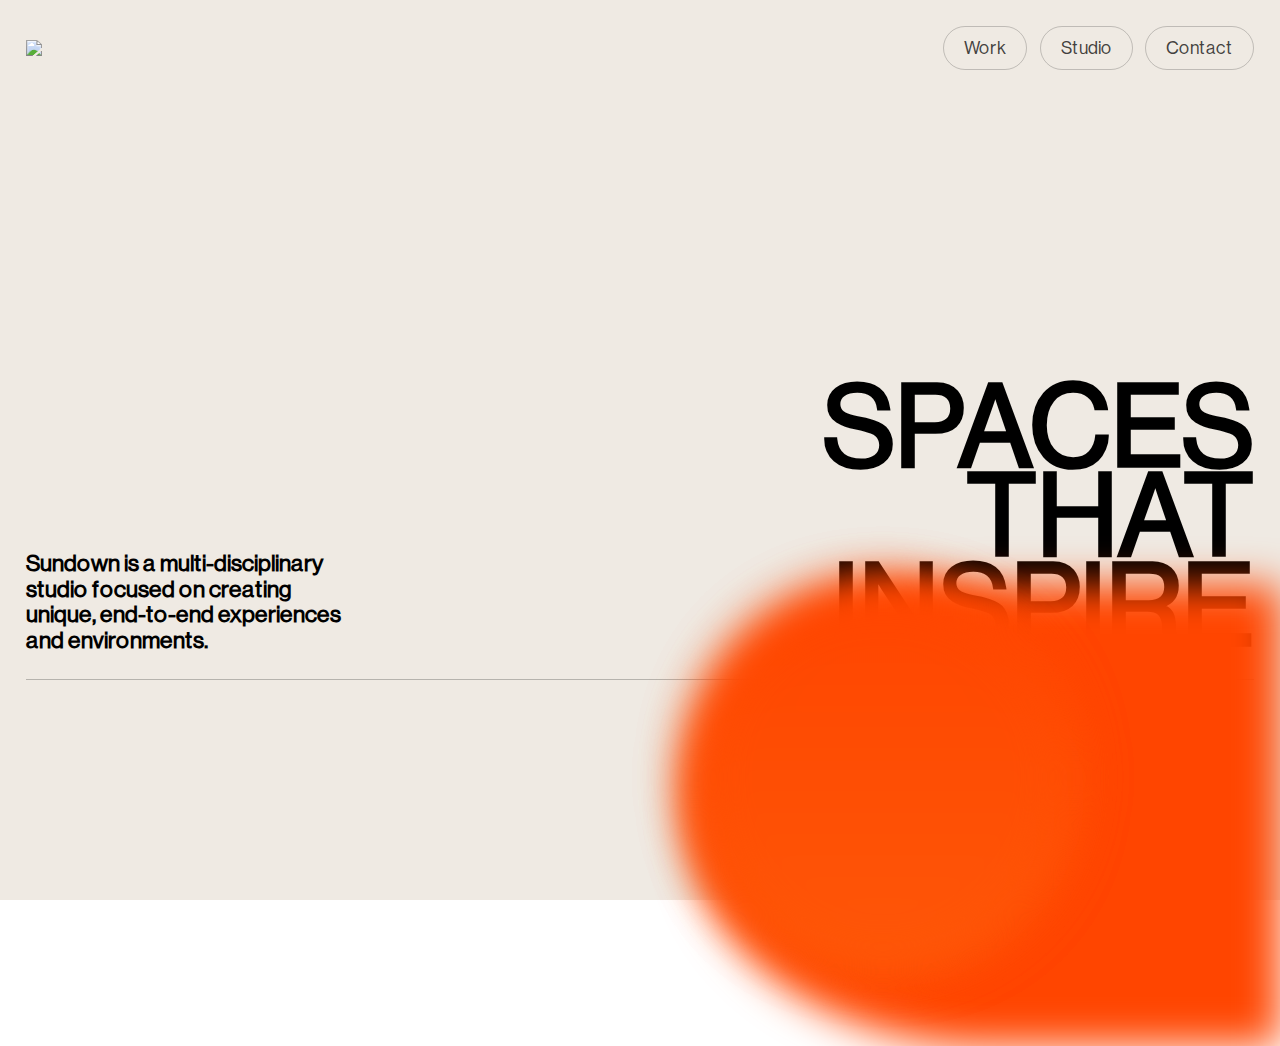
==== index.html @ 2f691a9c "animation done" ====
<!DOCTYPE html>
<html lang="en">
<head>
    <meta charset="UTF-8">
    <meta name="viewport" content="width=device-width, initial-scale=1.0">
    <title>Sundown Studio</title>
    <link rel="stylesheet" href="https://cdn.jsdelivr.net/npm/locomotive-scroll@3.5.4/dist/locomotive-scroll.css">
    <link rel="stylesheet" href="style.css">
</head>
<body>
    <div id="main">
        <div id="page1">
            <nav>
           <img src="https://assets-global.website-files.com/64d3dd9edfb41666c35b15b7/64d3dd9edfb41666c35b15c2_Sundown%20logo.svg">
           <div id="nav-part2">
            <h4><a href="#">Work</a></h4>
            <h4><a href="#">Studio</a></h4>
            <h4><a href="#">Contact</a></h4>
           </div>
          </nav>
          <div id="center">
            <div id="left"> <h3>Sundown is a multi-disciplinary studio focused on creating unique, end-to-end experiences and environments.</h3></div>
            <div id="right"><h1>SPACES<br>
                THAT<br>
                INSPIRE</h1></div>
          </div>
          <div id="hero-shape">
            <div id="hero1"></div>
            <div id="hero2"></div>
            <div id="hero3"></div>
          </div>
          <video autoplay loop muted src="https://player.vimeo.com/progressive_redirect/playback/915350257/rendition/1080p/file.mp4?loc=external&amp;signature=768f26c5396775e76c340cb808a897a724e78acb8231106dd94af9d732695176"></video>
        </div>
    </div>
</body>
<script src="https://cdn.jsdelivr.net/npm/locomotive-scroll@3.5.4/dist/locomotive-scroll.js"></script>
<script src="script.js"></script>
</html>
---- style.css ----
@font-face {
    font-family: neu;
    src: url(./NeueHaasDisplayRoman.ttf);
}

*{
    margin: 0;
    padding: 0;
box-sizing: border-box;
font-family: 'neu' ;
}
html, body{
height: 100%;
width: 100%;
}
#page1{
    width: 100%;
    min-height: 100vh;
    background-color: #EFEAE3 ;
    position: relative;
    padding: 0 2vw;
}
nav{
    padding: 2vw 0vw;
    width: 100%;
    display: flex;
    align-items: center;
    justify-content: space-between;
   
}
#nav-part2{
    display: flex;
    align-items: center;
    gap: 1vw;
    }
#nav-part2 h4{
padding: 10px 20px;
border: 1px solid rgba(15, 15, 15, 0.212);
border-radius: 50px;
font-weight: 500;
color: #000000bb;
font-size: 18px;
position: relative;
overflow: hidden;
transition: all ease 0.4s;
}
#nav-part2 h4::after{
    content: "";
    position: absolute;
    height: 100%;
    width: 100%;
    background-color: black;
    left: 0;
    bottom: -100%;
    border-radius: 50%;
    transition: all ease 0.4s;
}
#nav-part2 h4:hover::after{
    bottom: 0;
    border-radius: 0;
}
#nav-part2 h4 a{
    text-decoration: none;
    color: #000000bb;
    position: relative;
    z-index: 9;
}
#nav-part2 h4:hover a{
    color: white;
}
#center{
    height: 65vh;
    width: 100%;
    padding-bottom: 2vw;
    display: flex;
    align-items: flex-end;
    justify-content: space-between;
    border-bottom: 1px solid #0000003c;
}
#left h3
{
    width: 25vw;
    font-size: 1.8vw;
    line-height: 2vw;
}
#center h1{
    font-size: 9vw;
    line-height: 7vw;
    text-align: right;
}
#page1 video{
    width: 100%;
    border-radius: 30px;
    margin-top: 4vw;
    position: relative;
}

#hero-shape{
    height: 36vw;
    width: 46vw;
   
    position: absolute;
    right: 0;
    top: 65vh;
}
#hero1{
    background-color: orangered;
    height: 100%;
    width: 100%;
    border-top-left-radius: 50%;
    border-bottom-left-radius: 50%;
    filter: blur(20px);
    position: absolute;

}
#hero2{
    background: linear-gradient(orangered,#fe5708);
    height: 30vw;
    width: 30vw;
   border-radius: 50%;
    filter: blur(25px);
    position: absolute;
    animation-name: anime2;
    animation-duration: 3s;
    animation-timing-function: linear;
    animation-iteration-count: infinite;
    animation-direction: alternate;

}
#hero3{
    background: linear-gradient(orangered,#fe5708);
    height: 30vw;
    width: 30vw;
  border-radius: 50%;
    filter: blur(25px);
    position: absolute;
    animation-name: anime1;
    animation-duration: 3s;
    animation-timing-function: linear;
    animation-iteration-count: infinite;
    animation-direction: alternate;

}
@keyframes anime1 {
    from{
        transform: translate(55%,-3%);
    }
    to{
        transform: translate(0%,10%);
    }
    
}
@keyframes anime2 {
    from{
        transform: translate(5%,-5%);
    }
    to{
        transform: translate(-20%,30%);
    }
    
}
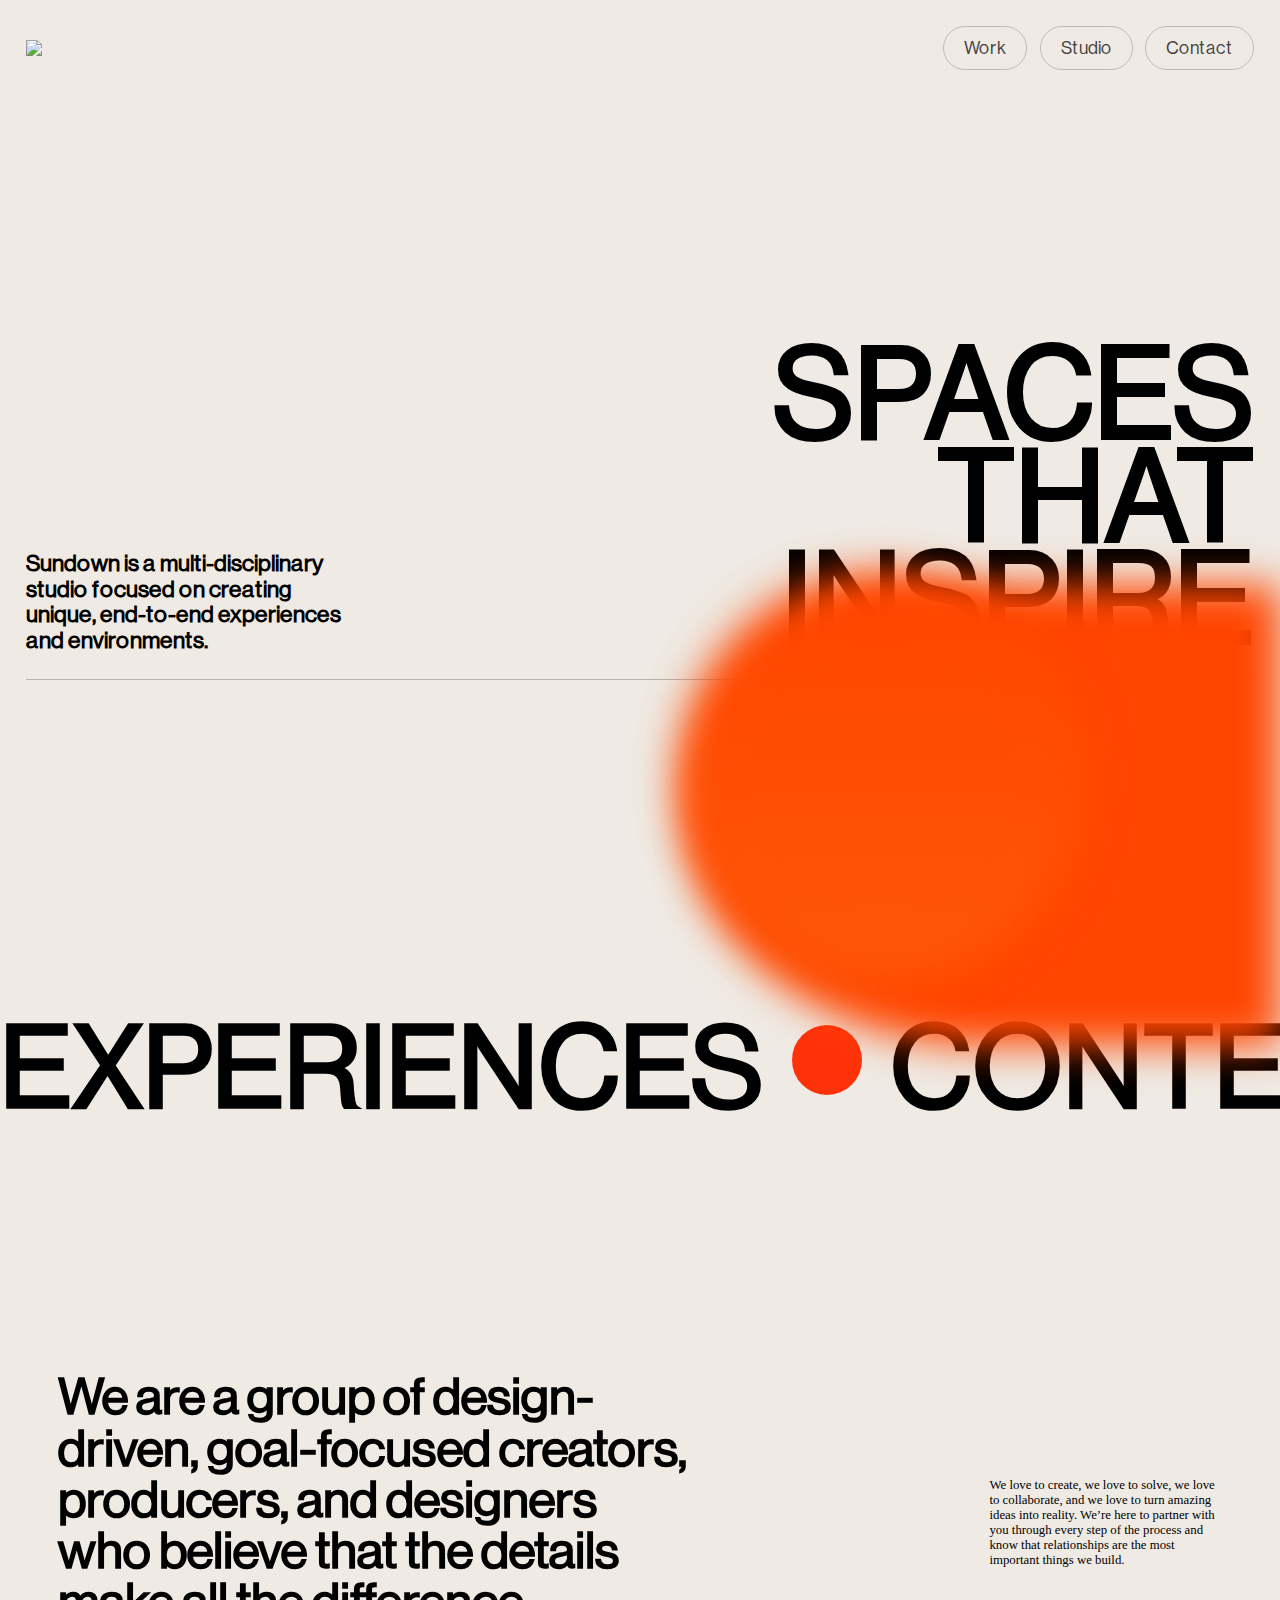
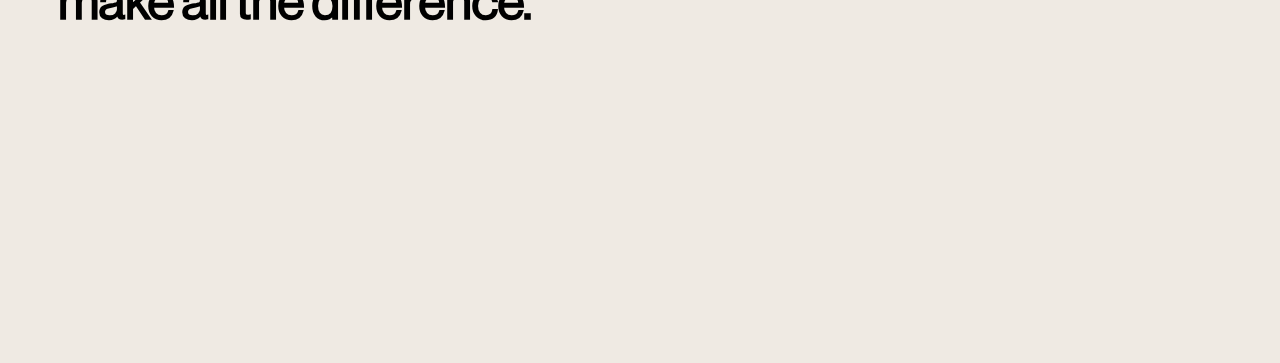
==== commit dcca87e4: "moving-text and page 2" ====
--- a/index.html
+++ b/index.html
@@ -4,6 +4,7 @@
     <meta charset="UTF-8">
     <meta name="viewport" content="width=device-width, initial-scale=1.0">
     <title>Sundown Studio</title>
+    <link rel="shortcut icon" href="./icon.png" type="image/x-icon">
     <link rel="stylesheet" href="https://cdn.jsdelivr.net/npm/locomotive-scroll@3.5.4/dist/locomotive-scroll.css">
     <link rel="stylesheet" href="style.css">
 </head>
@@ -29,10 +30,48 @@
             <div id="hero2"></div>
             <div id="hero3"></div>
           </div>
-          <video autoplay loop muted src="https://player.vimeo.com/progressive_redirect/playback/915350257/rendition/1080p/file.mp4?loc=external&amp;signature=768f26c5396775e76c340cb808a897a724e78acb8231106dd94af9d732695176"></video>
+          <video autoplay loop muted src="./video.mp4"></video>
+        </div>
+        <div id="page2">
+            <div id="moving-text">
+                <div class="con">  
+                    <h1>EXPERIENCES</h1>
+                    <div id="gola"></div>
+                    <h1>CONTENT</h1>
+                    <div id="gola"></div>
+                    <h1>ENVIRONMENTS</h1>
+                    <div id="gola"></div></div>
+                    <div class="con">  
+                        <h1>EXPERIENCES</h1>
+                        <div id="gola"></div>
+                        <h1>CONTENT</h1>
+                        <div id="gola"></div>
+                        <h1>ENVIRONMENTS</h1>
+                        <div id="gola"></div></div>
+                        <div class="con">  
+                            <h1>EXPERIENCES</h1>
+                            <div id="gola"></div>
+                            <h1>CONTENT</h1>
+                            <div id="gola"></div>
+                            <h1>ENVIRONMENTS</h1>
+                            <div id="gola"></div></div>
+            </div>
+            <div id="page2-bottom">
+                <h1>We are a group of design- <br> driven, goal-focused creators,<br>  producers, and designers <br> who
+                    believe that the details <br>  make all the difference.</h1>
+                <div id="bottom-part2">
+                    <img src="https://uploads-ssl.webflow.com/64d3dd9edfb41666c35b15b7/64d3dd9edfb41666c35b15d1_Holding_thumb-p-500.jpg"
+                        alt="">
+                    <p>We love to create, we love to solve, we love to collaborate, and we love to turn amazing ideas
+                        into reality. We’re here to partner with you through every step of the process and know that
+                        relationships are the most important things we build.</p>
+                </div>
+            </div>
         </div>
     </div>
 </body>
 <script src="https://cdn.jsdelivr.net/npm/locomotive-scroll@3.5.4/dist/locomotive-scroll.js"></script>
+<script src="https://cdnjs.cloudflare.com/ajax/libs/gsap/3.12.5/gsap.min.js" integrity="sha512-7eHRwcbYkK4d9g/6tD/mhkf++eoTHwpNM9woBxtPUBWm67zeAfFC+HrdoE2GanKeocly/VxeLvIqwvCdk7qScg==" crossorigin="anonymous" referrerpolicy="no-referrer"></script>
+<script src="https://cdnjs.cloudflare.com/ajax/libs/gsap/3.12.5/ScrollTrigger.min.js" integrity="sha512-onMTRKJBKz8M1TnqqDuGBlowlH0ohFzMXYRNebz+yOcc5TQr/zAKsthzhuv0hiyUKEiQEQXEynnXCvNTOk50dg==" crossorigin="anonymous" referrerpolicy="no-referrer"></script>
 <script src="script.js"></script>
 </html>--- a/style.css
+++ b/style.css
@@ -1,6 +1,11 @@
 @font-face {
     font-family: neu;
     src: url(./NeueHaasDisplayRoman.ttf);
+}
+@font-face {
+    font-family: neu;
+    font-weight: 100;
+    src: url(./NeueHaasDisplayLight.ttf);
 }
 
 *{
@@ -84,8 +89,8 @@
     line-height: 2vw;
 }
 #center h1{
-    font-size: 9vw;
-    line-height: 7vw;
+    font-size: 10vw;
+    line-height: 8vw;
     text-align: right;
 }
 #page1 video{
@@ -159,3 +164,86 @@
     }
     
 }
+
+
+#page2{
+    min-height: 100vh;
+    width: 100%;
+    background-color: #EFEAE3 ;
+    padding: 8vw 0;
+   
+}
+#moving-text {
+    overflow-x: auto;
+    white-space: nowrap;
+}
+
+#moving-text::-webkit-scrollbar {
+    display: none;
+}
+
+.con {
+    white-space: nowrap;
+    display: inline-block;
+    animation-name: move;
+    animation-duration: 10s;
+    animation-timing-function: linear;
+    animation-iteration-count: infinite;
+}
+
+#moving-text h1 {
+    font-size: 9vw;
+    /* background-color: lightblue; */
+    display: inline-block;
+}
+#gola {
+    height: 70px;
+    width: 70px;
+    border-radius: 50%;
+    display: inline-block;
+    background-color: #FE320A;
+    margin: 1vw 2vw;
+}
+@keyframes move {
+    from {
+        transform: translateX(0);
+    }
+
+    to {
+        transform: translateX(-100%);
+    }
+}
+
+#page2-bottom {
+    height: 80vh;
+    width: 100%;
+    /* background-color: aliceblue; */
+    padding: 4.5vw;
+    display: flex;
+    align-items: center;
+    justify-content: space-between;
+    position: relative;
+    z-index: 9;
+}
+
+#page2-bottom h1 {
+    font-size: 4vw;
+    width: 60%;
+    line-height: 4vw;
+}
+#bottom-part2 {
+    width: 20%;
+    /* background-color: aqua; */
+}
+
+#bottom-part2 img {
+    width: 100%;
+    border-radius: 15px;
+}
+
+#bottom-part2 p {
+    font-weight: 200;
+    margin-top: 2vw;
+    font-size: 1vw;
+}
+
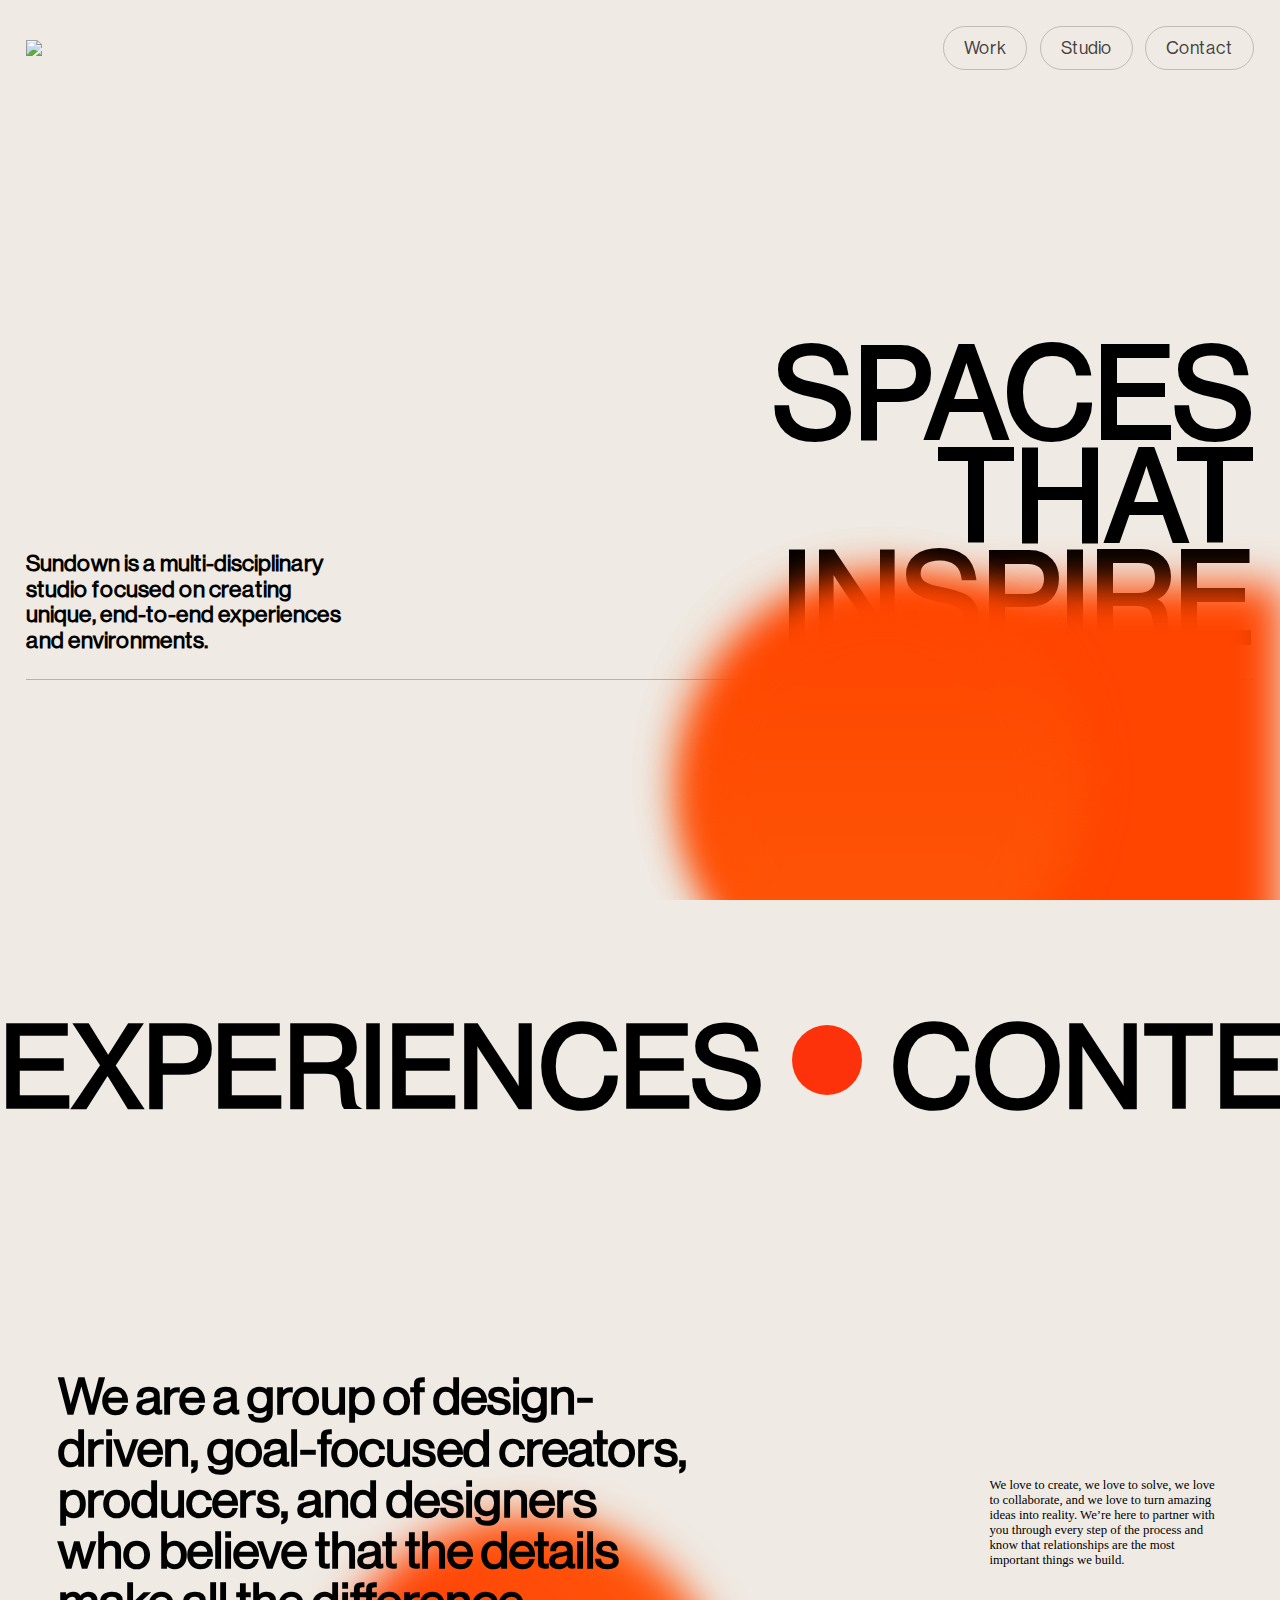
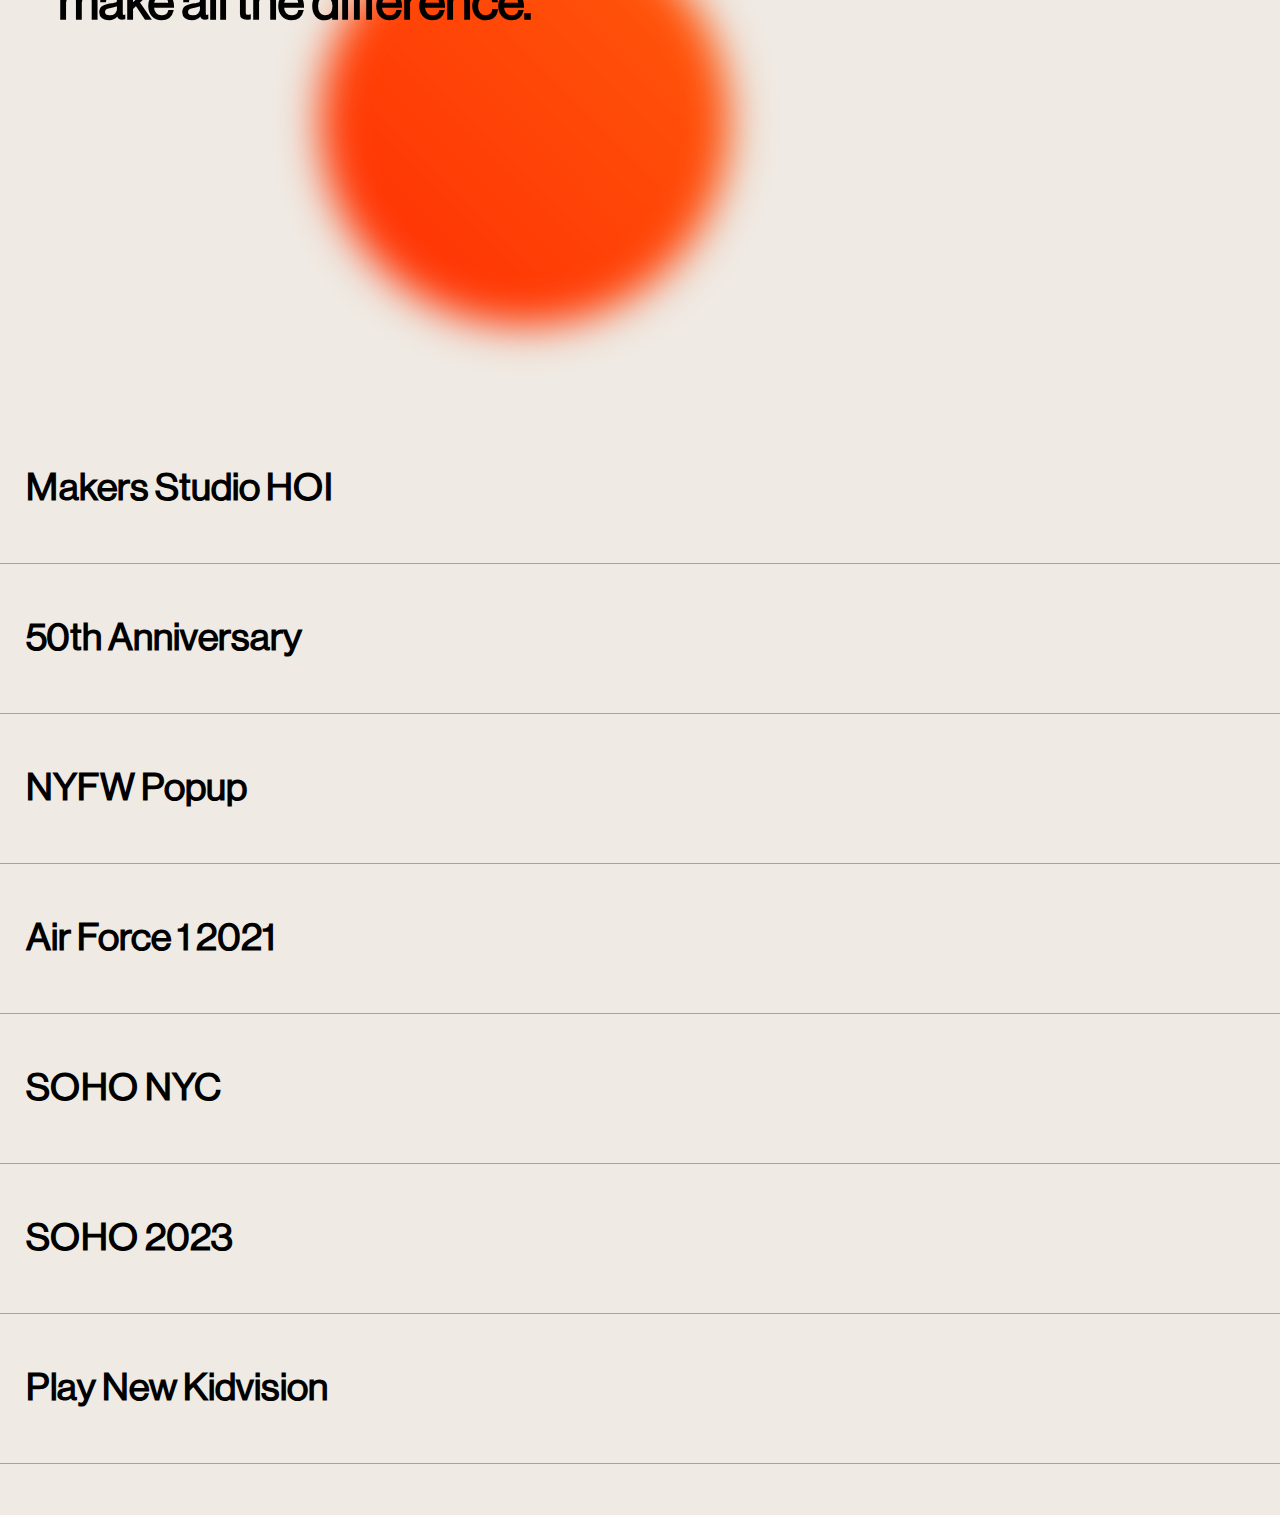
==== commit 34cdf781: "page 3 changes" ====
--- a/index.html
+++ b/index.html
@@ -32,6 +32,7 @@
           </div>
           <video autoplay loop muted src="./video.mp4"></video>
         </div>
+        
         <div id="page2">
             <div id="moving-text">
                 <div class="con">  
@@ -67,11 +68,45 @@
                         relationships are the most important things we build.</p>
                 </div>
             </div>
+           <div id="gooey">
+           
+           </div>
+        </div>
+        <div id="page3">
+            <div id="elem1" class="elem" data-image="https://images.unsplash.com/photo-1701001308648-7b731a52b8d7?w=500&auto=format&fit=crop&q=60&ixlib=rb-4.0.3&ixid=M3wxMjA3fDB8MHxlZGl0b3JpYWwtZmVlZHwxNHx8fGVufDB8fHx8fA%3D%3D">
+                <div class="overlay"></div>
+                <h2>Makers Studio HOI</h2>
+            </div>
+            <div class="elem" data-image="https://images.unsplash.com/photo-1700975928909-da4a46227a47?w=500&auto=format&fit=crop&q=60&ixlib=rb-4.0.3&ixid=M3wxMjA3fDB8MHxlZGl0b3JpYWwtZmVlZHw0fHx8ZW58MHx8fHx8">
+                <div class="overlay"></div>
+                <h2>50th Anniversary</h2>
+            </div>
+            <div class="elem" data-image="https://images.unsplash.com/photo-1701077137611-9be394bf62f0?w=500&auto=format&fit=crop&q=60&ixlib=rb-4.0.3&ixid=M3wxMjA3fDB8MHxlZGl0b3JpYWwtZmVlZHwyMHx8fGVufDB8fHx8fA%3D%3D">
+                <div class="overlay"></div>
+                <h2>NYFW Popup</h2>
+            </div>
+            <div class="elem"  data-image="https://images.unsplash.com/photo-1701014159309-4a8b84faadfe?w=500&auto=format&fit=crop&q=60&ixlib=rb-4.0.3&ixid=M3wxMjA3fDB8MHxlZGl0b3JpYWwtZmVlZHwxOXx8fGVufDB8fHx8fA%3D%3D">
+                <div class="overlay"></div>
+                <h2>Air Force 1 2021</h2>
+            </div>
+            <div class="elem"  data-image="https://images.unsplash.com/photo-1700924546093-f914fd5b8814?w=500&auto=format&fit=crop&q=60&ixlib=rb-4.0.3&ixid=M3wxMjA3fDB8MHxlZGl0b3JpYWwtZmVlZHwyOHx8fGVufDB8fHx8fA%3D%3D">
+                <div class="overlay"></div>
+                <h2>SOHO NYC</h2>
+            </div>
+            <div class="elem"  data-image="https://images.unsplash.com/photo-1700601437860-e66da79cf6d2?w=500&auto=format&fit=crop&q=60&ixlib=rb-4.0.3&ixid=M3wxMjA3fDB8MHxlZGl0b3JpYWwtZmVlZHw1OXx8fGVufDB8fHx8fA%3D%3D">
+                <div class="overlay"></div>
+                <h2>SOHO 2023</h2>
+            </div>
+            <div class="elem"   data-image="https://images.unsplash.com/photo-1700769025506-6c3dcb9ec9b7?w=500&auto=format&fit=crop&q=60&ixlib=rb-4.0.3&ixid=M3wxMjA3fDB8MHxlZGl0b3JpYWwtZmVlZHw2OXx8fGVufDB8fHx8fA%3D%3D">
+               <div class="overlay"></div>
+                <h2>Play New Kidvision</h2>
+            </div>
         </div>
     </div>
-</body>
+
 <script src="https://cdn.jsdelivr.net/npm/locomotive-scroll@3.5.4/dist/locomotive-scroll.js"></script>
 <script src="https://cdnjs.cloudflare.com/ajax/libs/gsap/3.12.5/gsap.min.js" integrity="sha512-7eHRwcbYkK4d9g/6tD/mhkf++eoTHwpNM9woBxtPUBWm67zeAfFC+HrdoE2GanKeocly/VxeLvIqwvCdk7qScg==" crossorigin="anonymous" referrerpolicy="no-referrer"></script>
 <script src="https://cdnjs.cloudflare.com/ajax/libs/gsap/3.12.5/ScrollTrigger.min.js" integrity="sha512-onMTRKJBKz8M1TnqqDuGBlowlH0ohFzMXYRNebz+yOcc5TQr/zAKsthzhuv0hiyUKEiQEQXEynnXCvNTOk50dg==" crossorigin="anonymous" referrerpolicy="no-referrer"></script>
 <script src="script.js"></script>
+</body>
 </html>--- a/style.css
+++ b/style.css
@@ -171,6 +171,7 @@
     width: 100%;
     background-color: #EFEAE3 ;
     padding: 8vw 0;
+    position: relative;
    
 }
 #moving-text {
@@ -247,3 +248,73 @@
     font-size: 1vw;
 }
 
+
+#page2 #gooey {
+    height: 32vw;
+    width: 32vw;
+    position: absolute;
+    border-radius: 50%;
+    background: linear-gradient(to top right, #ff2d03, #ff5c0b);
+    /* background: linear-gradient(to top right,red,blue); */
+
+
+    top: 58%;
+    left: 25%;
+    filter: blur(20px);
+    animation-name: gooey;
+    animation-duration: 6s;
+    animation-iteration-count: infinite;
+    animation-direction: alternate;
+    animation-timing-function: ease-in-out;
+
+}
+
+@keyframes gooey {
+    from {
+        filter: blur(20px);
+        transform: translate(10%, -10%) skew(0);
+    }
+
+    to {
+        filter: blur(30px);
+        transform: translate(-10%, 10%) skew(-12deg);
+    }
+}
+
+#page3 {
+    min-height: 100vh;
+    width: 100%;
+    background-color: #EFEAE3;
+    padding: 4vw 0;
+}
+
+.elem {
+    height: 150px;
+    width: 100%;
+    position: relative;
+
+    border-bottom: 1px solid #38383864;
+    overflow: hidden;
+    display: flex;
+    align-items: center;
+    padding: 0 2vw;
+}
+.elem h2 {
+    font-size: 3vw;
+    position: relative;
+    z-index: 9;
+}
+
+.elem .overlay {
+    height: 100%;
+    width: 100%;
+    background-color: orange;
+    position: absolute;
+    left: 0;
+    top: -100%;
+    transition: all ease 0.25s;
+}
+
+.elem:hover .overlay {
+    top: 0;
+}
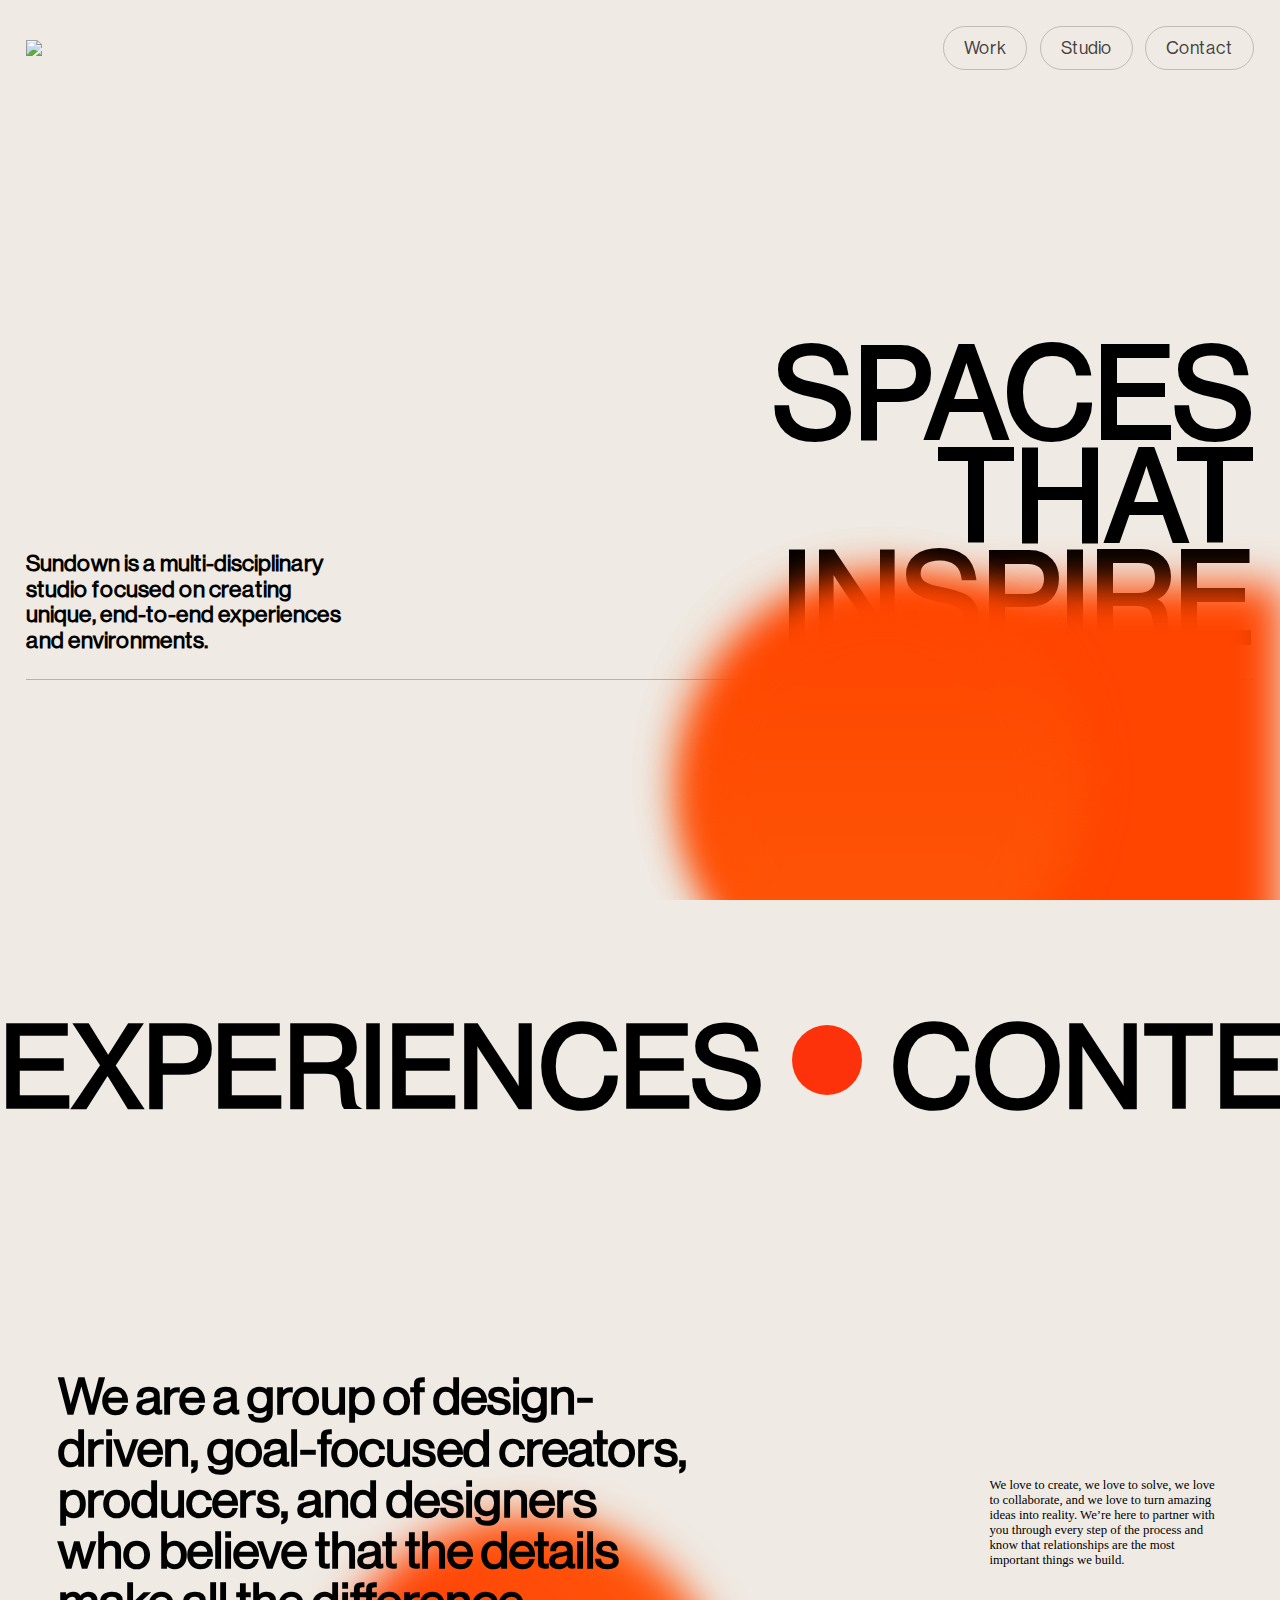
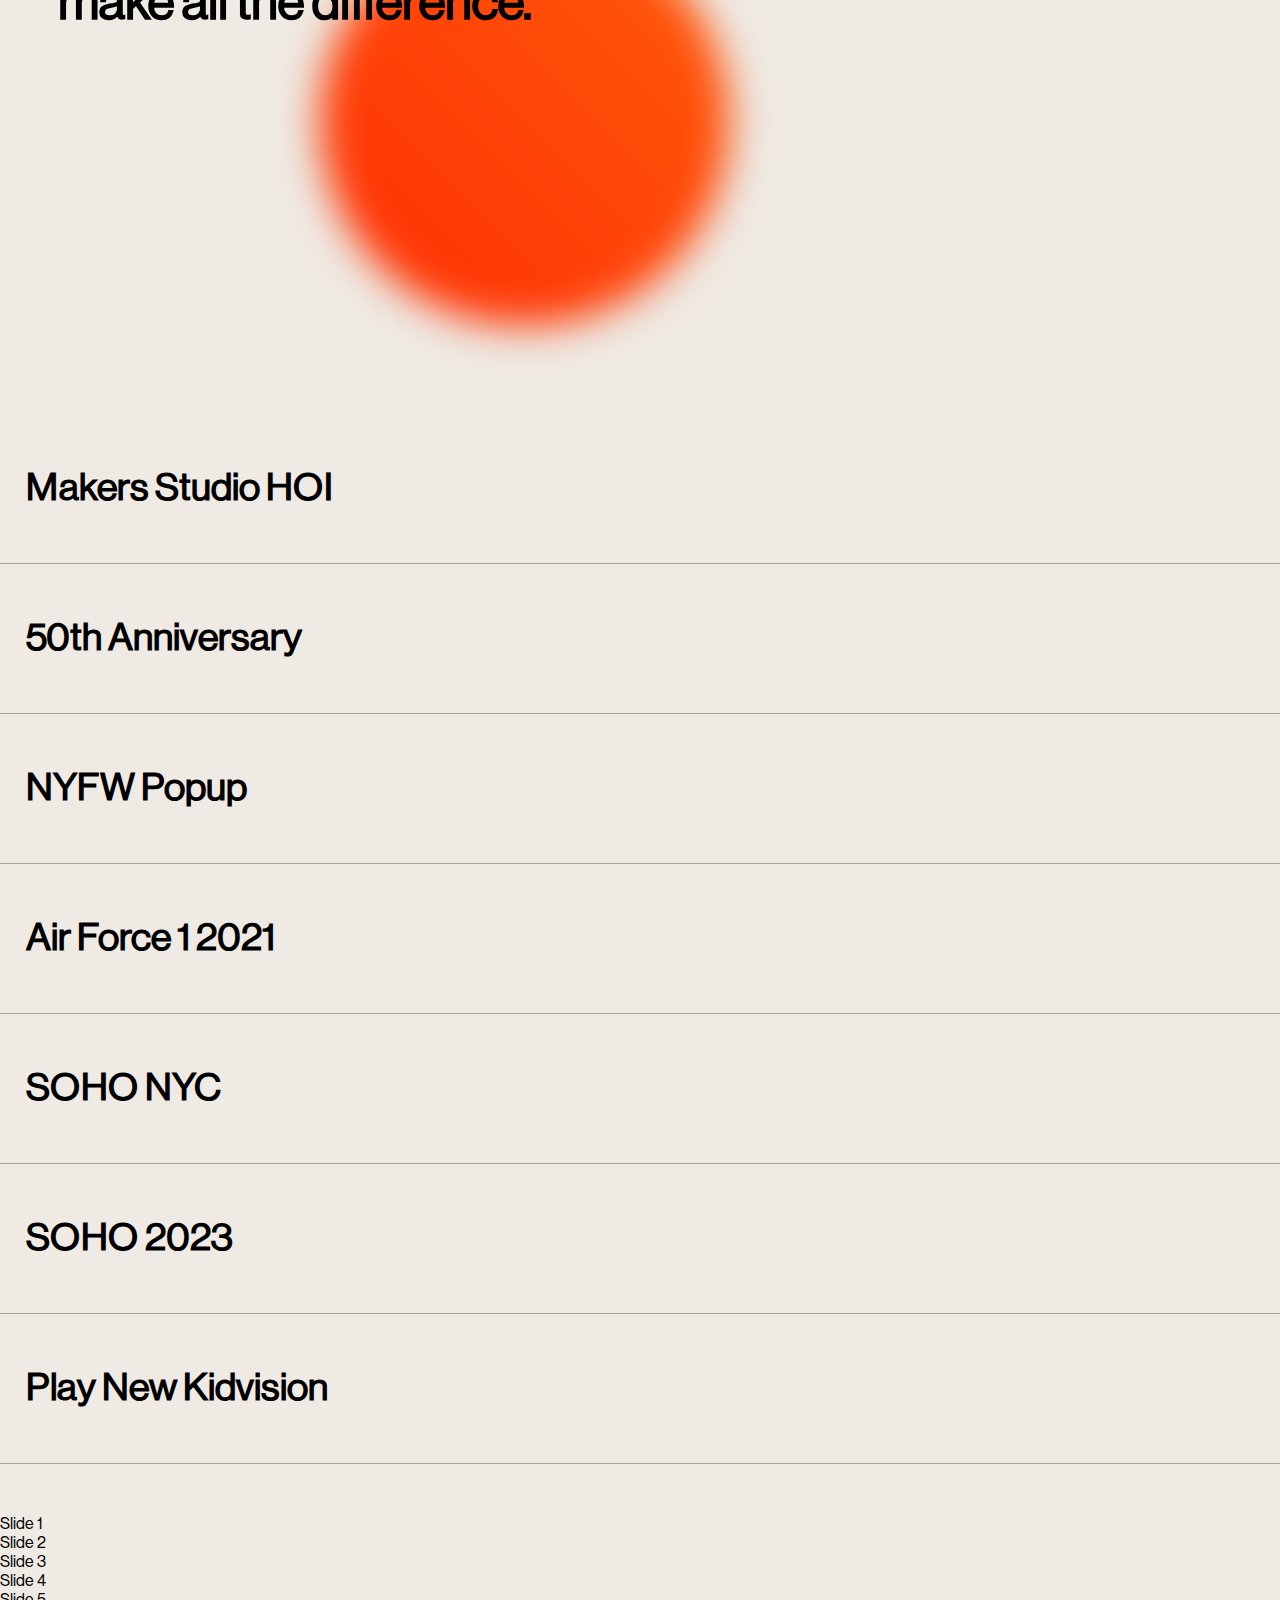
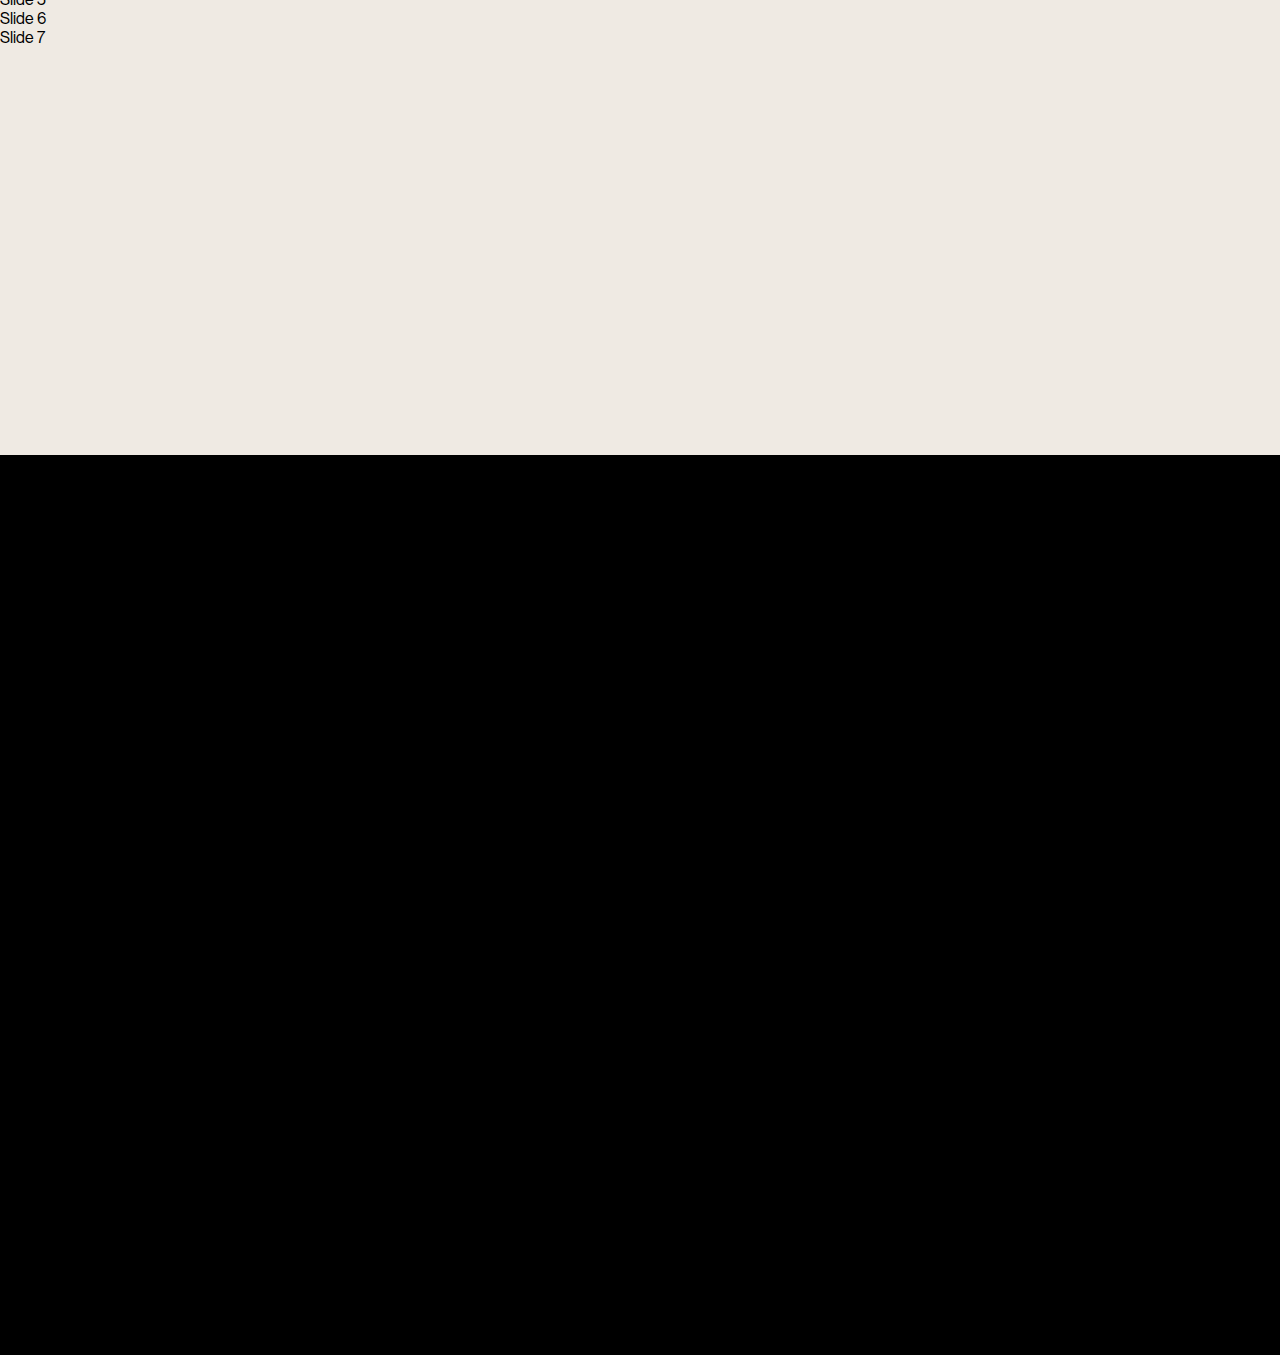
==== commit d90eed98: "page 5" ====
--- a/index.html
+++ b/index.html
@@ -9,6 +9,9 @@
     <link rel="stylesheet" href="style.css">
 </head>
 <body>
+    <div id="fixed-image">
+
+    </div>
     <div id="main">
         <div id="page1">
             <nav>
@@ -73,6 +76,7 @@
            </div>
         </div>
         <div id="page3">
+            <div id="elem-container">
             <div id="elem1" class="elem" data-image="https://images.unsplash.com/photo-1701001308648-7b731a52b8d7?w=500&auto=format&fit=crop&q=60&ixlib=rb-4.0.3&ixid=M3wxMjA3fDB8MHxlZGl0b3JpYWwtZmVlZHwxNHx8fGVufDB8fHx8fA%3D%3D">
                 <div class="overlay"></div>
                 <h2>Makers Studio HOI</h2>
@@ -101,8 +105,44 @@
                <div class="overlay"></div>
                 <h2>Play New Kidvision</h2>
             </div>
+            </div>
+        </div>
+
+
+
+        <div id="page4">
+            <div class="swiper mySwiper">
+                <div class="swiper-wrapper">
+                    <div class="swiper-slide">Slide 1</div>
+                    <div class="swiper-slide">Slide 2</div>
+                    <div class="swiper-slide">Slide 3</div>
+                    <div class="swiper-slide">Slide 4</div>
+                    <div class="swiper-slide">Slide 5</div>
+                    <div class="swiper-slide">Slide 6</div>
+                    <div class="swiper-slide">Slide 7</div>
+                </div>
+
+            </div>
+        </div>
+        <div id="page5">
+
+        </div>
+        <div id="full-scr">
+            <div id="full-div1">
+                
+            </div>
         </div>
     </div>
+    <div id="footer">
+        <div id="footer-div">
+
+        </div>
+        <h1>Sundown</h1>
+        <div id="footer-bottom">
+
+        </div>
+    </div>
+    
 
 <script src="https://cdn.jsdelivr.net/npm/locomotive-scroll@3.5.4/dist/locomotive-scroll.js"></script>
 <script src="https://cdnjs.cloudflare.com/ajax/libs/gsap/3.12.5/gsap.min.js" integrity="sha512-7eHRwcbYkK4d9g/6tD/mhkf++eoTHwpNM9woBxtPUBWm67zeAfFC+HrdoE2GanKeocly/VxeLvIqwvCdk7qScg==" crossorigin="anonymous" referrerpolicy="no-referrer"></script>
--- a/style.css
+++ b/style.css
@@ -318,3 +318,24 @@
 .elem:hover .overlay {
     top: 0;
 }
+#page4{
+    height:60vh;
+    width: 100%;
+    background-color:#EFEAE3;
+
+}
+#page5{
+    height:100vh;
+    width: 100%;
+   /* background-color:#EFEAE3; */
+
+}
+#main{
+    background-color: black;
+}
+#footer{
+    position: fixed;
+    z-index: 99;
+    height: 60vh;
+    border: 0;
+}
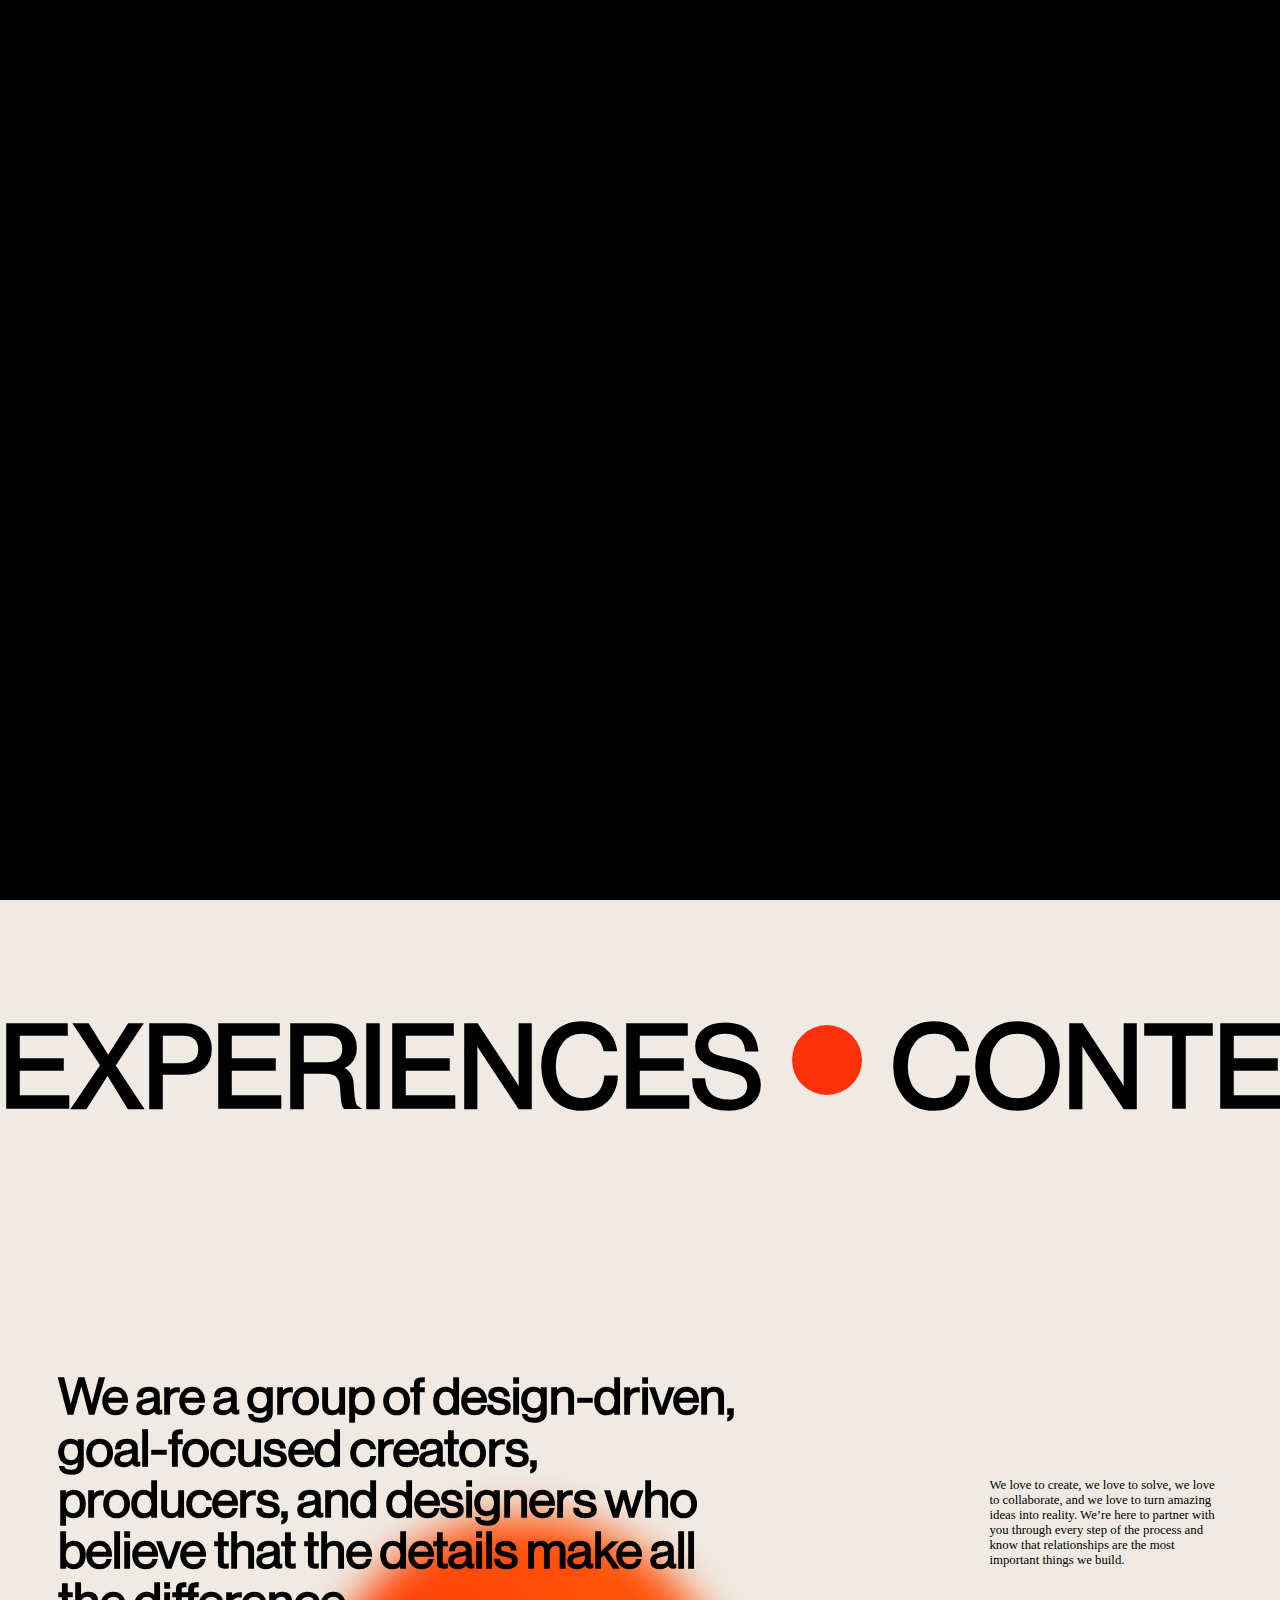
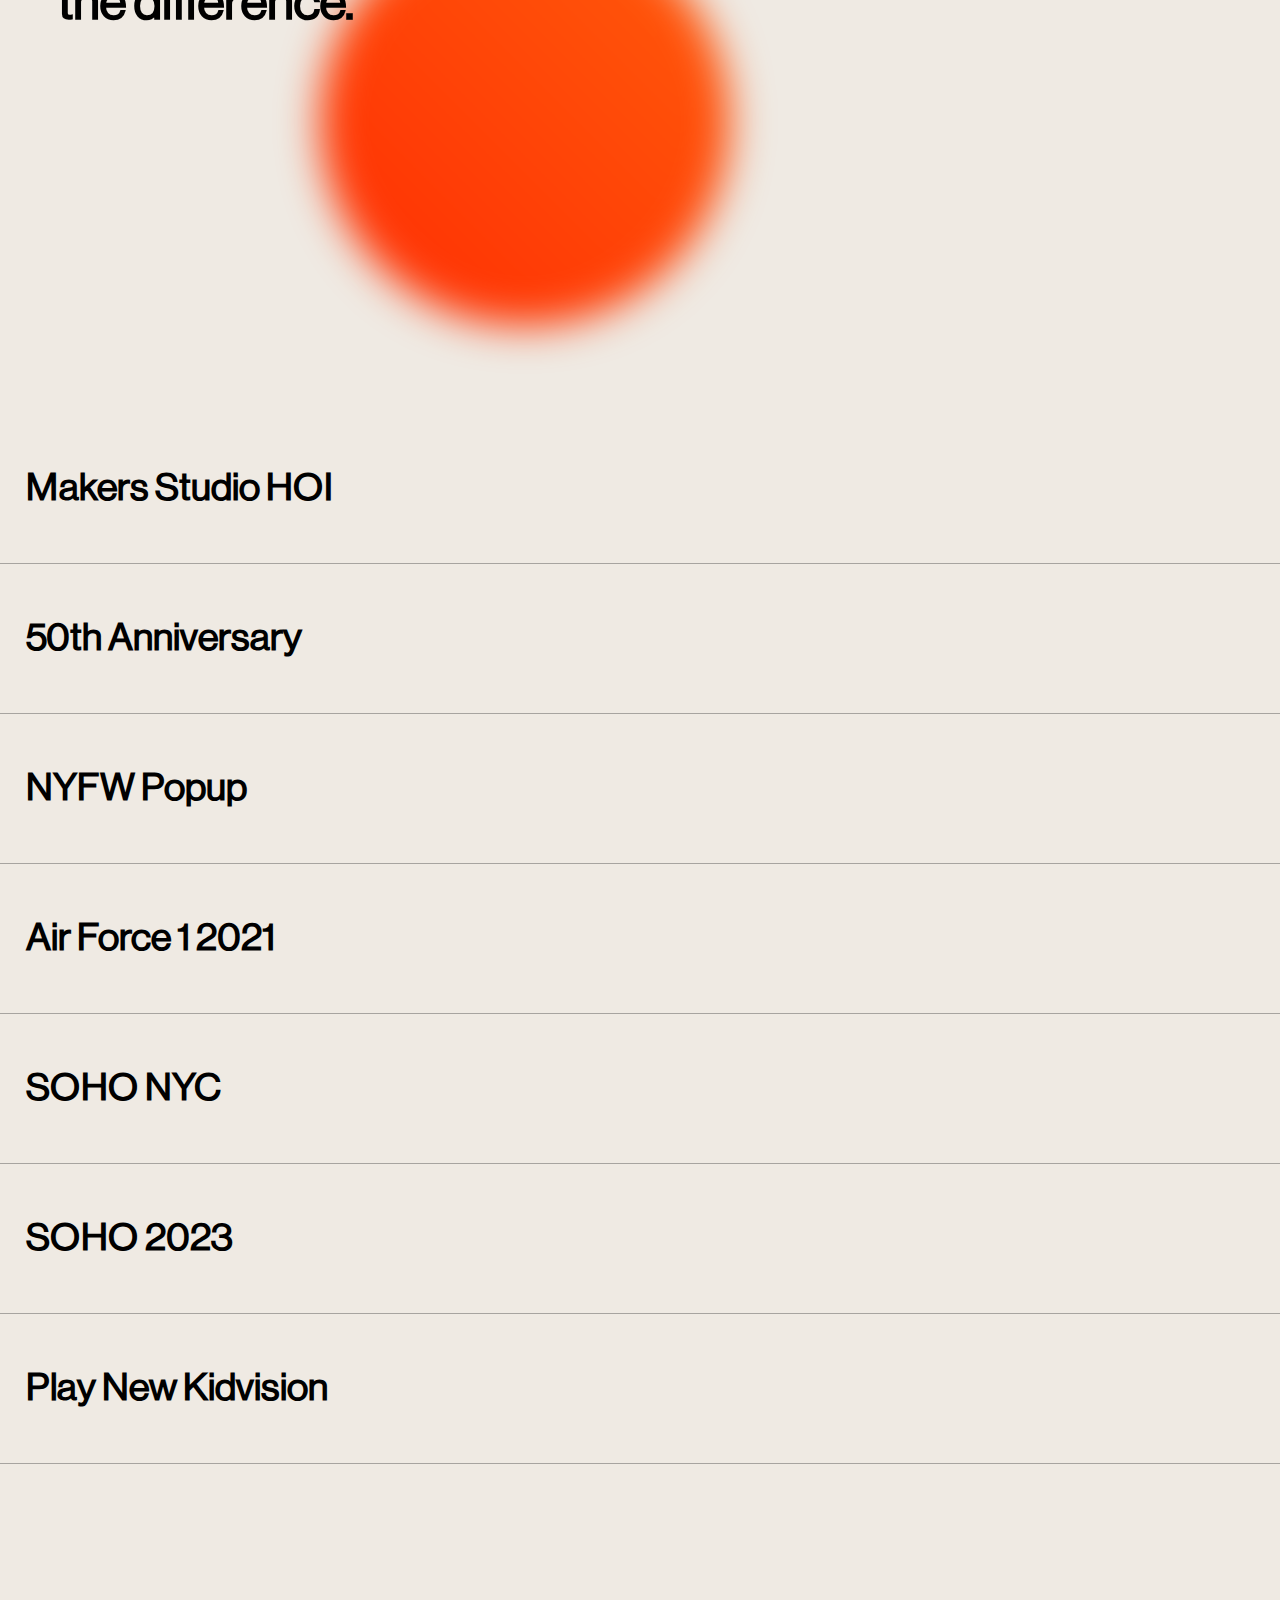
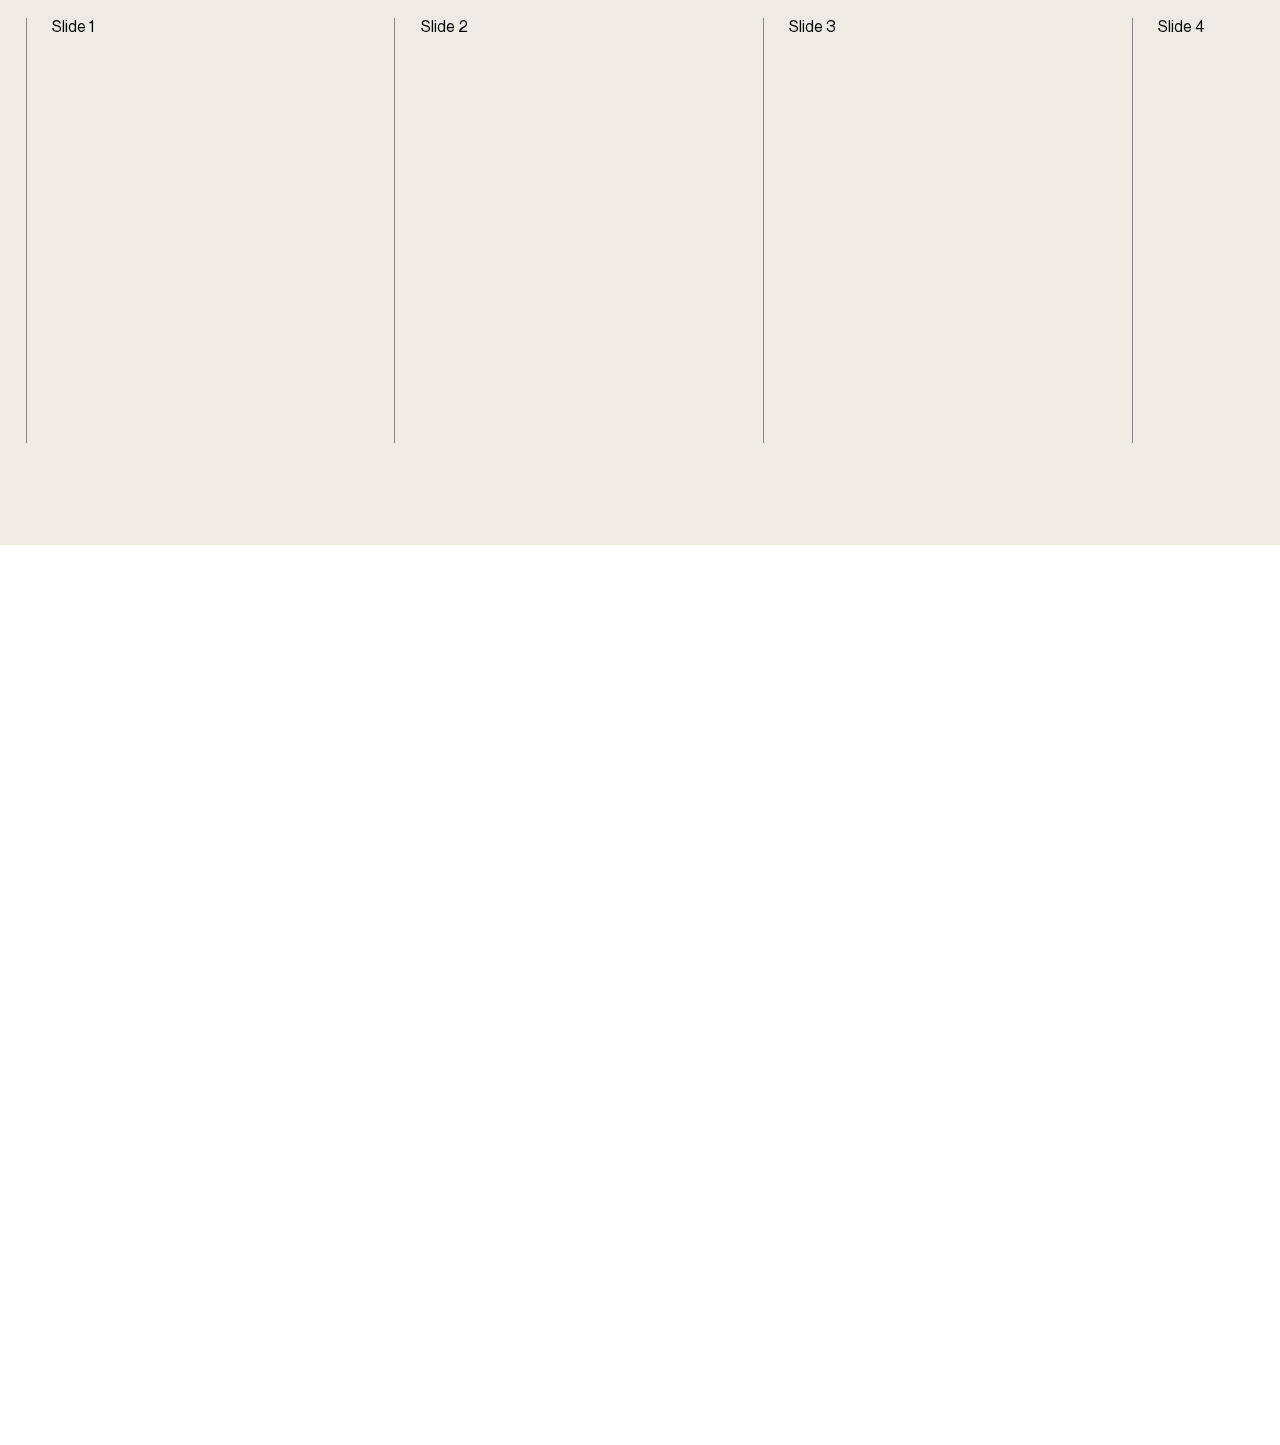
==== commit 2bd203f1: "swiper / animation / footer Done" ====
--- a/index.html
+++ b/index.html
@@ -6,13 +6,21 @@
     <title>Sundown Studio</title>
     <link rel="shortcut icon" href="./icon.png" type="image/x-icon">
     <link rel="stylesheet" href="https://cdn.jsdelivr.net/npm/locomotive-scroll@3.5.4/dist/locomotive-scroll.css">
+    <link rel="stylesheet" href="https://cdn.jsdelivr.net/npm/swiper@11/swiper-bundle.min.css"/>
     <link rel="stylesheet" href="style.css">
 </head>
 <body>
+    <div id="loader">
+        <h1>ENVIRONMENTS</h1>
+        <h1>EXPERIENCES</h1>
+        <h1>CONTENT</h1>
+    </div>
     <div id="fixed-image">
 
     </div>
     <div id="main">
+
+
         <div id="page1">
             <nav>
            <img src="https://assets-global.website-files.com/64d3dd9edfb41666c35b15b7/64d3dd9edfb41666c35b15c2_Sundown%20logo.svg">
@@ -21,6 +29,7 @@
             <h4><a href="#">Studio</a></h4>
             <h4><a href="#">Contact</a></h4>
            </div>
+           <h3>Menu</h3>
           </nav>
           <div id="center">
             <div id="left"> <h3>Sundown is a multi-disciplinary studio focused on creating unique, end-to-end experiences and environments.</h3></div>
@@ -35,7 +44,6 @@
           </div>
           <video autoplay loop muted src="./video.mp4"></video>
         </div>
-        
         <div id="page2">
             <div id="moving-text">
                 <div class="con">  
@@ -61,8 +69,8 @@
                             <div id="gola"></div></div>
             </div>
             <div id="page2-bottom">
-                <h1>We are a group of design- <br> driven, goal-focused creators,<br>  producers, and designers <br> who
-                    believe that the details <br>  make all the difference.</h1>
+                <h1>We are a group of design-driven, goal-focused creators, producers, and designers who
+                    believe that the details  make all the difference.</h1>
                 <div id="bottom-part2">
                     <img src="https://uploads-ssl.webflow.com/64d3dd9edfb41666c35b15b7/64d3dd9edfb41666c35b15d1_Holding_thumb-p-500.jpg"
                         alt="">
@@ -107,10 +115,7 @@
             </div>
             </div>
         </div>
-
-
-
-        <div id="page4">
+         <div id="page4">
             <div class="swiper mySwiper">
                 <div class="swiper-wrapper">
                     <div class="swiper-slide">Slide 1</div>
@@ -121,22 +126,24 @@
                     <div class="swiper-slide">Slide 6</div>
                     <div class="swiper-slide">Slide 7</div>
                 </div>
-
             </div>
         </div>
         <div id="page5">
 
         </div>
+
+
+
+
         <div id="full-scr">
             <div id="full-div1">
                 
             </div>
         </div>
     </div>
-    <div id="footer">
+      <div id="footer">
         <div id="footer-div">
-
-        </div>
+          </div>
         <h1>Sundown</h1>
         <div id="footer-bottom">
 
@@ -145,8 +152,8 @@
     
 
 <script src="https://cdn.jsdelivr.net/npm/locomotive-scroll@3.5.4/dist/locomotive-scroll.js"></script>
-<script src="https://cdnjs.cloudflare.com/ajax/libs/gsap/3.12.5/gsap.min.js" integrity="sha512-7eHRwcbYkK4d9g/6tD/mhkf++eoTHwpNM9woBxtPUBWm67zeAfFC+HrdoE2GanKeocly/VxeLvIqwvCdk7qScg==" crossorigin="anonymous" referrerpolicy="no-referrer"></script>
 <script src="https://cdnjs.cloudflare.com/ajax/libs/gsap/3.12.5/ScrollTrigger.min.js" integrity="sha512-onMTRKJBKz8M1TnqqDuGBlowlH0ohFzMXYRNebz+yOcc5TQr/zAKsthzhuv0hiyUKEiQEQXEynnXCvNTOk50dg==" crossorigin="anonymous" referrerpolicy="no-referrer"></script>
+<script src="https://cdn.jsdelivr.net/npm/swiper@11/swiper-bundle.min.js"></script>
 <script src="script.js"></script>
 </body>
 </html>--- a/style.css
+++ b/style.css
@@ -31,6 +31,8 @@
     display: flex;
     align-items: center;
     justify-content: space-between;
+    position: relative;
+        z-index: 100;
    
 }
 #nav-part2{
@@ -73,6 +75,9 @@
 #nav-part2 h4:hover a{
     color: white;
 }
+ nav h3{
+    display: none;
+}
 #center{
     height: 65vh;
     width: 100%;
@@ -319,11 +324,25 @@
     top: 0;
 }
 #page4{
-    height:60vh;
+    height:70vh;
     width: 100%;
     background-color:#EFEAE3;
-
-}
+    padding: 8vw 2vw;
+}
+.swiper {
+    width: 100%;
+    height: 100%;
+  }
+
+  .swiper-slide {
+   border-left: 1px solid #858383;
+    width: 30%;
+    padding: 0 2vw;
+  }
+
+  
+  
+
 #page5{
     height:100vh;
     width: 100%;
@@ -331,11 +350,269 @@
 
 }
 #main{
-    background-color: black;
+   /* background-color: black; */
+    position: relative;
+    z-index: 10;
 }
 #footer{
     position: fixed;
+    z-index: 9;
+    height: 105vh;
+    width: 100%;
+    background-color: black;
+    color: white;
+    bottom: 0;
+    display: flex;
+    justify-content: flex-end;
+    flex-direction: column;
+    padding: 1vw 3vw;
+}
+#footer h1{
+    font-size: 23vw;
+}
+#footer-div{
+    height: 20vh;
+    width: 100%;
+    background-color: red;
+}
+#footer-bottom
+{
+    border-top: 1px solid #dadada;
+    height: 10vh;
+    width: 100%;
+}
+#full-scr{
+    height: 100vh;
+    width: 100%;
+    background-color: rgb(187, 173, 173);
+    position: fixed;
     z-index: 99;
-    height: 60vh;
-    border: 0;
-}
+    top: -100%;
+    transition: all ease 0.4s;
+}
+#full-div1{
+    height: 50%;
+    width: 100%;
+    background-color: #EFEAE3;
+    border-bottom-left-radius: 20px;
+    border-bottom-right-radius: 20px;
+}
+
+
+@media (max-width:600px) {
+    #page1{
+   min-height: 100vh;
+   width: 100vw;
+   padding: 0 0vw;
+    }
+    nav {
+        padding: 8vw 5vw;
+        background-color: #EFEAE3;
+       }
+    nav img{
+        height: 9vh;
+        transition: all ease 0.2s;
+    }
+    #nav-part2{
+        display: none;
+    }
+    nav h3{
+        display: block;
+        padding: 3vw 5vw;
+        border: 1px solid #ababab;
+        border-radius: 50px;
+        font-size: 4vw;
+        font-weight: 200;
+        padding-left: 10vw;
+
+    }
+    #center {
+        height: 62vh;
+        width: 100%;
+        /* background-color: orange; */
+        display: flex;
+        align-items: flex-end;
+        justify-content: space-between;
+        border-bottom: 1px solid #0000003c;
+        padding: 7vw 5vw;
+        padding-bottom: 10vw;
+        flex-direction: column-reverse;
+        position: relative;
+        z-index: 9;
+    }
+
+    #left h3 {
+        width: 80%;
+        font-size: 5.5vw;
+        line-height: 6vw;
+    }
+
+    #center h1 {
+        font-size: 17vw;
+        text-align: right;
+        line-height: 15vw;
+    }
+
+    #page1 video {
+        position: relative;
+        border-radius: 15px;
+        margin-top: 4vw;
+        height: 70vh;
+        object-fit: cover;
+        object-position: center;
+        width: 92%;
+        margin-left: 4%;
+    }
+
+    #page2 {
+        min-height: 100vh;
+        width: 100%;
+        background-color: #EFEAE3;
+        padding: 8vw 0;
+        position: relative;
+    }
+
+    #moving-text {
+        overflow-x: auto;
+        white-space: nowrap;
+    }
+
+    #moving-text::-webkit-scrollbar {
+        display: none;
+    }
+
+    .con {
+        white-space: nowrap;
+        display: inline-block;
+        animation-name: move;
+        animation-duration: 10s;
+        animation-timing-function: linear;
+        animation-iteration-count: infinite;
+    }
+
+    #moving-text h1 {
+        font-size: 15vw;
+        /* background-color: lightblue; */
+        display: inline-block;
+    }
+
+    #gola {
+        height: 25px;
+        width: 25px;
+        border-radius: 50%;
+        display: inline-block;
+        background-color: #FE320A;
+        margin: 2vw 2vw;
+    }
+
+    #page2-bottom {
+        height: 90vh;
+        width: 100%;
+        /* background-color: aliceblue; */
+        padding: 10vw 4vw;
+        display: flex;
+        align-items: flex-start;
+        justify-content: space-between;
+        position: relative;
+        flex-direction: column;
+        z-index: 9;
+    }
+
+    #page2-bottom h1 {
+        font-size: 8.2vw;
+        width: 100%;
+        line-height: 9vw;
+    }
+
+    #bottom-part2 {
+        width: 70%;
+        /* background-color: aqua; */
+    }
+
+    #bottom-part2 img {
+        width: 100%;
+        border-radius: 10px;
+    }
+
+    #bottom-part2 p {
+        font-weight: 200;
+        margin-top: 2vw;
+        font-size: 3vw;
+    }
+
+    #page2 #gooey {
+        height: 62vw;
+        width: 62vw;
+        position: absolute;
+        border-radius: 50%;
+        background: linear-gradient(to top right, #ff2d03, #ff5c0b);
+        /* background: linear-gradient(to top right,red,blue); */
+
+
+        top: 58%;
+        left: 25%;
+        filter: blur(20px);
+        animation-name: gooey;
+        animation-duration: 6s;
+        animation-iteration-count: infinite;
+        animation-direction: alternate;
+        animation-timing-function: ease-in-out;
+
+    }
+
+
+}
+
+#loader{
+    height: 100%;
+    width: 100%;
+    background-color: #000;
+    position: fixed;
+    z-index: 999;
+    top: 0;
+    transition: all ease 0.7s;
+    display: flex;
+    align-items: center;
+    justify-content: center;
+}
+
+#loader h1{
+    font-size: 4vw;
+    color: transparent;
+    background: linear-gradient(to right,orange,orangered);
+    -webkit-background-clip: text;
+    position: absolute;
+    opacity: 0;
+    animation-name: load;
+    animation-duration: 1s;
+    animation-delay: 1s;
+    animation-timing-function: linear;
+}
+#loader h1:nth-child(2){
+    animation-delay: 2s;
+}
+#loader h1:nth-child(3){
+    animation-delay: 3s;
+}
+
+@keyframes load {
+    0%{
+        opacity: 0;
+    }
+    10%{
+        opacity: 1;
+    }
+    90%{
+        opacity: 1;
+    }
+    100%{
+        opacity: 0;
+    }
+}
+
+@media (max-width:600px) {
+    #loader h1{
+        font-size: 9vw;
+      
+    }
+}
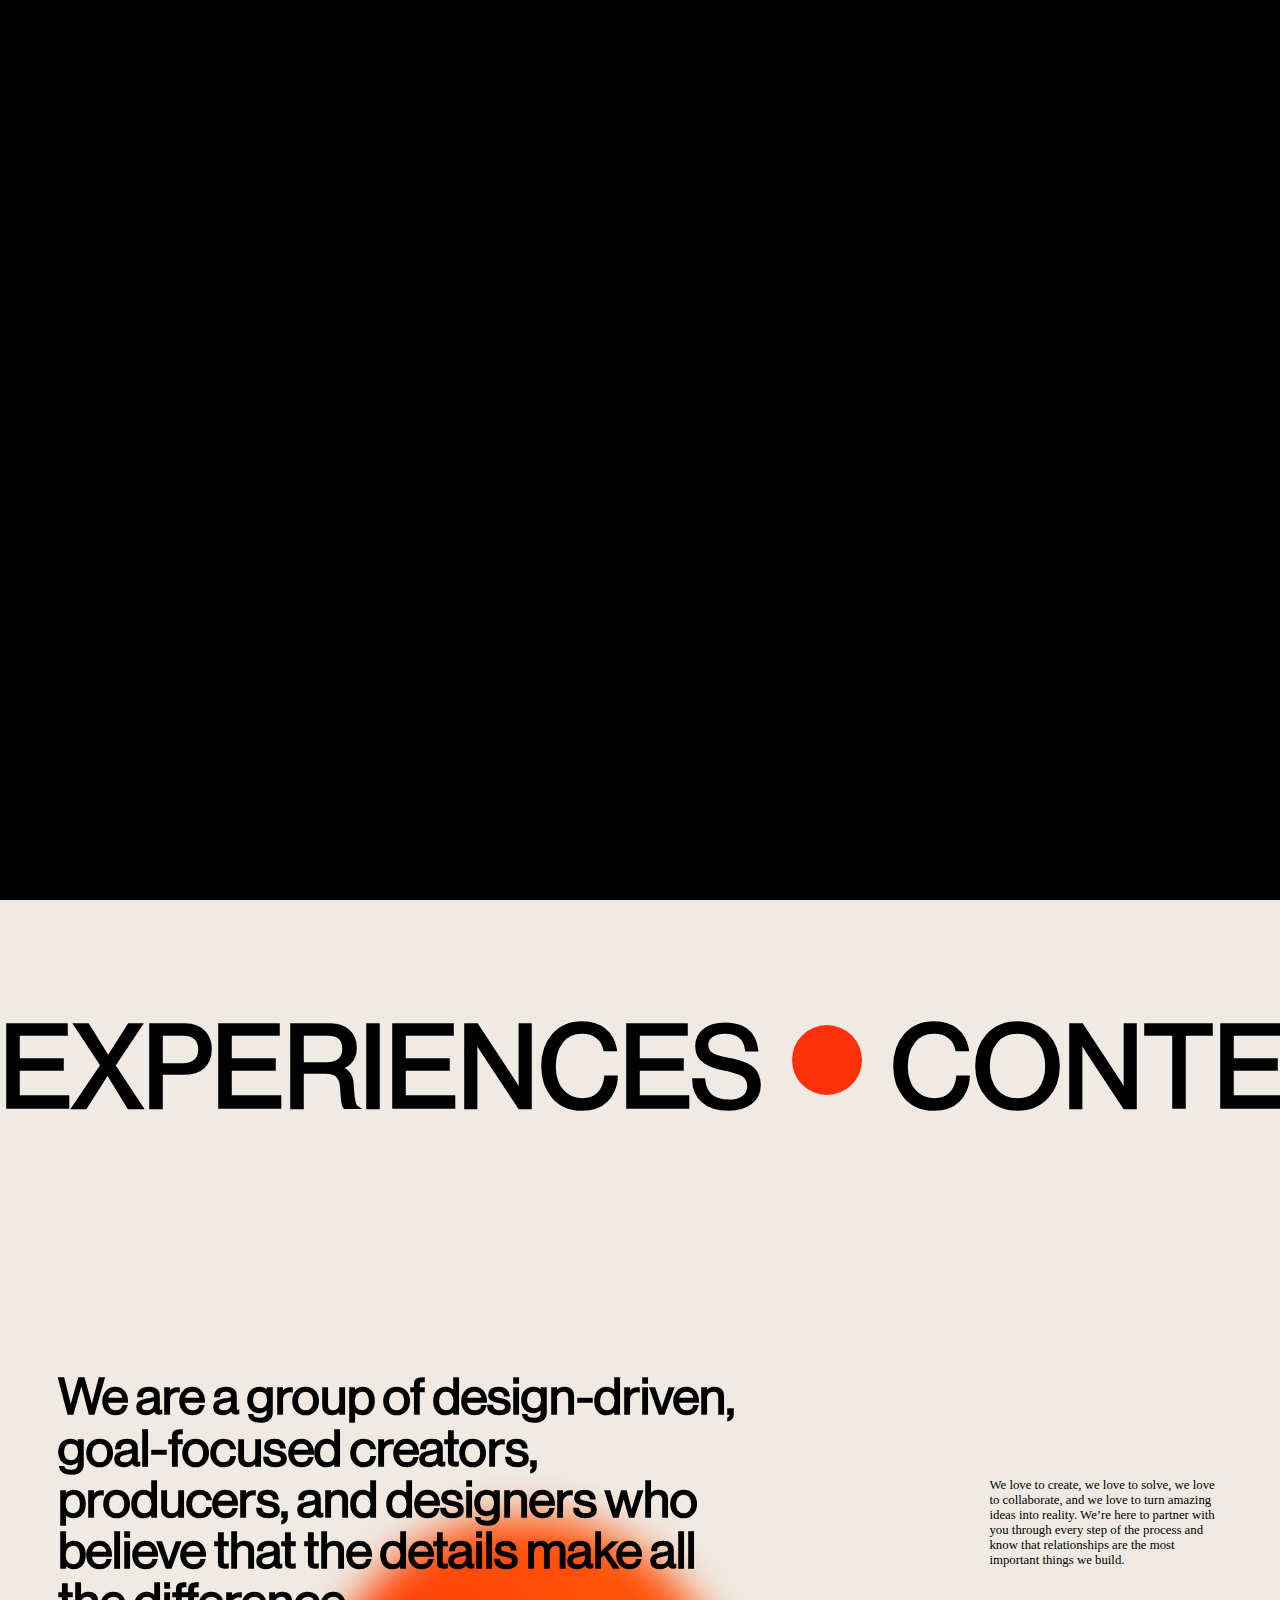
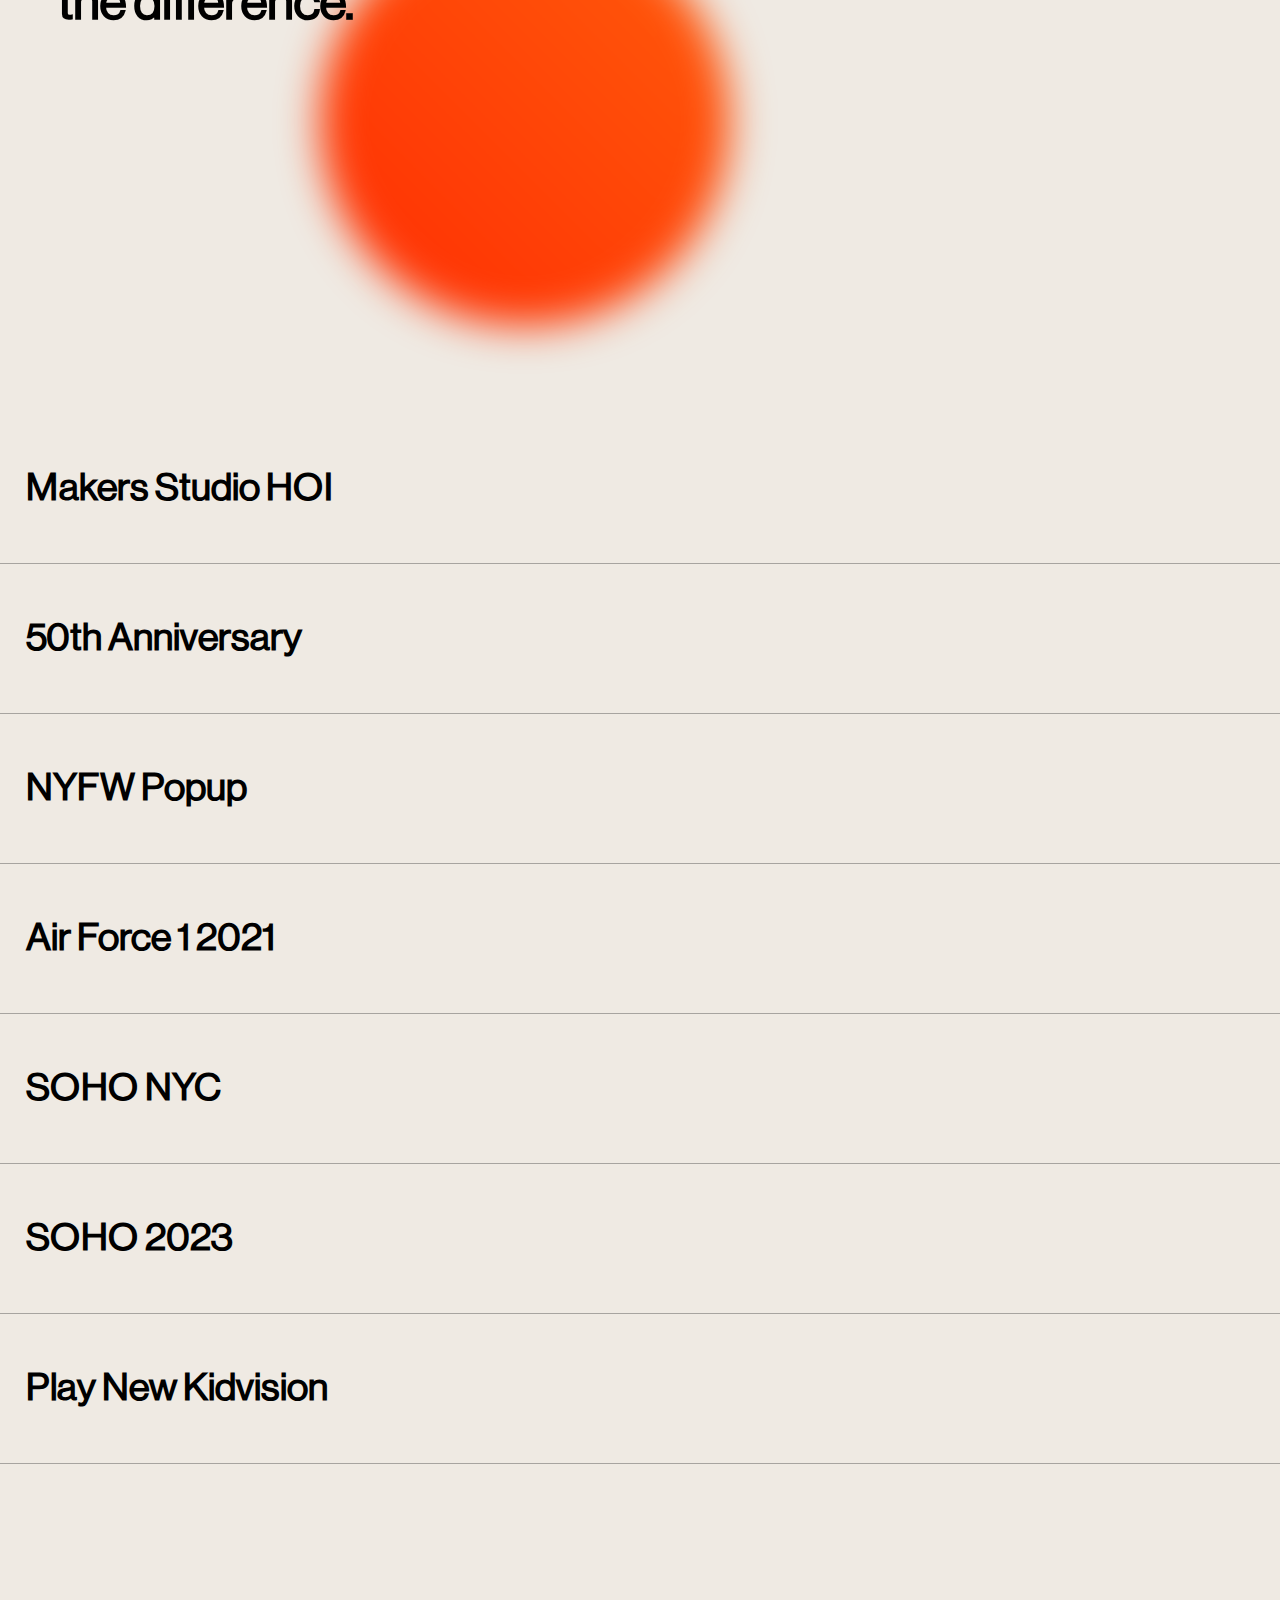
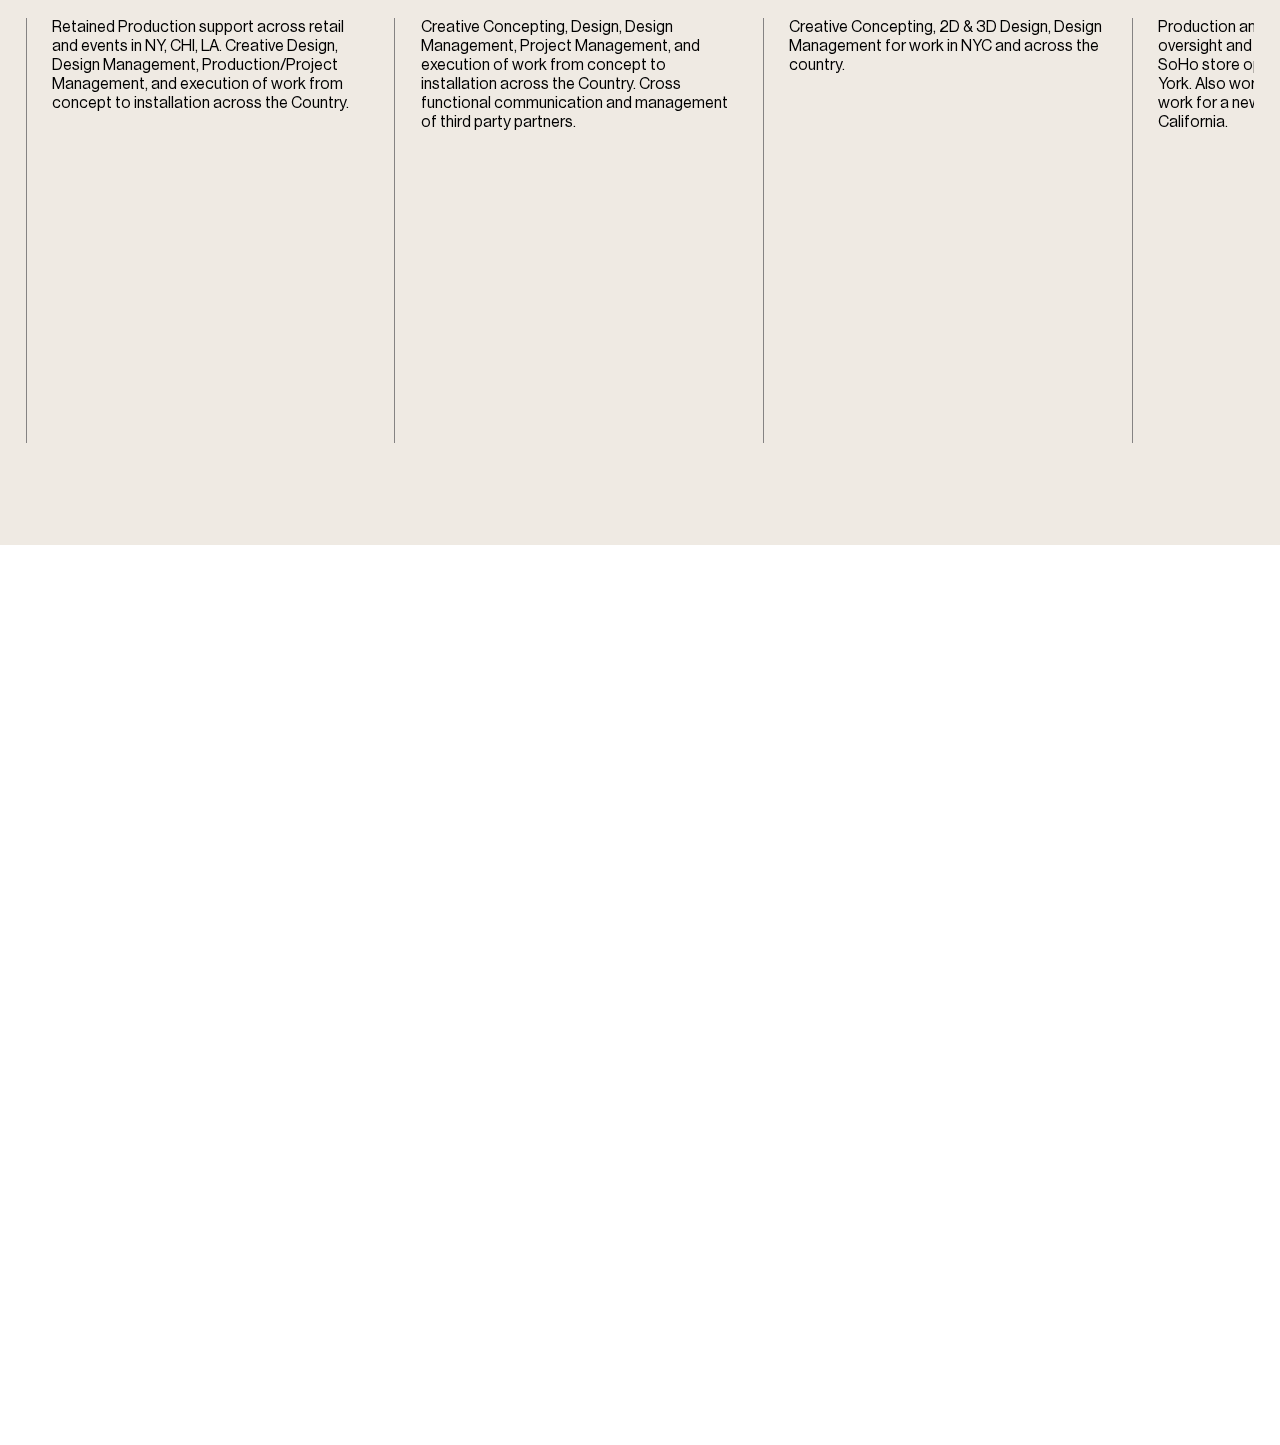
==== commit 9c87f120: "done" ====
--- a/index.html
+++ b/index.html
@@ -118,13 +118,13 @@
          <div id="page4">
             <div class="swiper mySwiper">
                 <div class="swiper-wrapper">
-                    <div class="swiper-slide">Slide 1</div>
-                    <div class="swiper-slide">Slide 2</div>
-                    <div class="swiper-slide">Slide 3</div>
-                    <div class="swiper-slide">Slide 4</div>
-                    <div class="swiper-slide">Slide 5</div>
-                    <div class="swiper-slide">Slide 6</div>
-                    <div class="swiper-slide">Slide 7</div>
+                    <div class="swiper-slide"><p>Retained Production support across retail and events in NY, CHI, LA. Creative Design, Design Management, Production/Project Management, and execution of work from concept to installation across the Country.</p></div>
+                    <div class="swiper-slide"><p>Creative Concepting, Design, Design Management, Project Management, and execution of work from concept to installation across the Country. Cross functional communication and management of third party partners.</p></div>
+                    <div class="swiper-slide"><p>Creative Concepting, 2D &amp;&nbsp;3D Design, Design Management for work in NYC&nbsp;and across the country.</p></div>
+                    <div class="swiper-slide"><p>Production and design along with install oversight and execution support for the SoHo store opening on Broadway St, New York. Also working on creative and production work for a new store opening in Glendale, California.</p></div>
+                    <div class="swiper-slide"><p>Design and Production partner for Hunter Holiday 2022 Pop-in at Nordstrom 57th St, New York, including activations in Women’s, Men’s and Kid’s zones. Thirty-five (35) additional smaller take-downs in Nordstrom stores across the US. Concept design for Holiday boot customization events in stores across winter 2022.</p></div>
+                    <div class="swiper-slide"><p>Creative, Design, and Production Partner for 2023 CES. Scope Included creation of Branding Identity, Assets, and Digital Content, Design, Production design, Production oversight and Installation of client activations for IBM, Delta, Instacart, and more.</p></div>
+                    <div class="swiper-slide"><p>Creative, Design, and Production Partner for 2022 NY Fashion Week Pop-Up space. In Partnership with B-Reel scope including creation of Final Design, Design Assets, 3D Renders, Production design, Production/Partner oversight and creation of a two (2) story pop-up for Afterpay’s clients such as Crocs, JD Sports, Container Store, &amp; Revolve.</p></div>
                 </div>
             </div>
         </div>
@@ -142,11 +142,17 @@
         </div>
     </div>
       <div id="footer">
-        <div id="footer-div">
+       
+        <div id="footer-div"><h4>WORK</h4>
+            <h4>STUDIO</h4>
+            <h4>CONTACT</h4>
           </div>
         <h1>Sundown</h1>
         <div id="footer-bottom">
-
+         <h3>copyright@ Sundown studio</h3>
+         <h3>Designed By Nimisha </h3>
+         <h3>Instagram</h3>
+         <h3>Linkedin</h3>
         </div>
     </div>
     
--- a/style.css
+++ b/style.css
@@ -381,6 +381,20 @@
     height: 10vh;
     width: 100%;
 }
+#footer-bottom h3{
+    display: flex;
+    align-items: center;
+    display: inline-block;
+    padding: 0 6vw;
+    
+}
+
+
+   
+
+
+
+
 #full-scr{
     height: 100vh;
     width: 100%;
@@ -399,220 +413,240 @@
 }
 
 
-@media (max-width:600px) {
-    #page1{
-   min-height: 100vh;
-   width: 100vw;
-   padding: 0 0vw;
-    }
-    nav {
-        padding: 8vw 5vw;
-        background-color: #EFEAE3;
-       }
-    nav img{
-        height: 9vh;
-        transition: all ease 0.2s;
-    }
-    #nav-part2{
-        display: none;
-    }
-    nav h3{
-        display: block;
-        padding: 3vw 5vw;
-        border: 1px solid #ababab;
-        border-radius: 50px;
-        font-size: 4vw;
-        font-weight: 200;
-        padding-left: 10vw;
-
-    }
-    #center {
-        height: 62vh;
-        width: 100%;
-        /* background-color: orange; */
-        display: flex;
-        align-items: flex-end;
-        justify-content: space-between;
-        border-bottom: 1px solid #0000003c;
-        padding: 7vw 5vw;
-        padding-bottom: 10vw;
-        flex-direction: column-reverse;
-        position: relative;
-        z-index: 9;
-    }
-
-    #left h3 {
-        width: 80%;
-        font-size: 5.5vw;
-        line-height: 6vw;
-    }
-
-    #center h1 {
-        font-size: 17vw;
-        text-align: right;
-        line-height: 15vw;
-    }
-
-    #page1 video {
-        position: relative;
-        border-radius: 15px;
-        margin-top: 4vw;
-        height: 70vh;
-        object-fit: cover;
-        object-position: center;
-        width: 92%;
-        margin-left: 4%;
-    }
-
-    #page2 {
-        min-height: 100vh;
-        width: 100%;
-        background-color: #EFEAE3;
-        padding: 8vw 0;
-        position: relative;
-    }
-
-    #moving-text {
-        overflow-x: auto;
-        white-space: nowrap;
-    }
-
-    #moving-text::-webkit-scrollbar {
-        display: none;
-    }
-
-    .con {
-        white-space: nowrap;
-        display: inline-block;
-        animation-name: move;
-        animation-duration: 10s;
-        animation-timing-function: linear;
-        animation-iteration-count: infinite;
-    }
-
-    #moving-text h1 {
-        font-size: 15vw;
-        /* background-color: lightblue; */
-        display: inline-block;
-    }
-
-    #gola {
-        height: 25px;
-        width: 25px;
-        border-radius: 50%;
-        display: inline-block;
-        background-color: #FE320A;
-        margin: 2vw 2vw;
-    }
-
-    #page2-bottom {
-        height: 90vh;
-        width: 100%;
-        /* background-color: aliceblue; */
-        padding: 10vw 4vw;
-        display: flex;
-        align-items: flex-start;
-        justify-content: space-between;
-        position: relative;
-        flex-direction: column;
-        z-index: 9;
-    }
-
-    #page2-bottom h1 {
-        font-size: 8.2vw;
-        width: 100%;
-        line-height: 9vw;
-    }
-
-    #bottom-part2 {
-        width: 70%;
-        /* background-color: aqua; */
-    }
-
-    #bottom-part2 img {
-        width: 100%;
-        border-radius: 10px;
-    }
-
-    #bottom-part2 p {
-        font-weight: 200;
-        margin-top: 2vw;
-        font-size: 3vw;
-    }
-
-    #page2 #gooey {
-        height: 62vw;
-        width: 62vw;
-        position: absolute;
-        border-radius: 50%;
-        background: linear-gradient(to top right, #ff2d03, #ff5c0b);
-        /* background: linear-gradient(to top right,red,blue); */
-
-
-        top: 58%;
-        left: 25%;
-        filter: blur(20px);
-        animation-name: gooey;
-        animation-duration: 6s;
-        animation-iteration-count: infinite;
-        animation-direction: alternate;
-        animation-timing-function: ease-in-out;
-
-    }
-
-
-}
-
-#loader{
-    height: 100%;
-    width: 100%;
-    background-color: #000;
-    position: fixed;
-    z-index: 999;
-    top: 0;
-    transition: all ease 0.7s;
-    display: flex;
-    align-items: center;
-    justify-content: center;
-}
-
-#loader h1{
-    font-size: 4vw;
-    color: transparent;
-    background: linear-gradient(to right,orange,orangered);
-    -webkit-background-clip: text;
-    position: absolute;
-    opacity: 0;
-    animation-name: load;
-    animation-duration: 1s;
-    animation-delay: 1s;
-    animation-timing-function: linear;
-}
-#loader h1:nth-child(2){
-    animation-delay: 2s;
-}
-#loader h1:nth-child(3){
-    animation-delay: 3s;
-}
-
-@keyframes load {
-    0%{
-        opacity: 0;
-    }
-    10%{
-        opacity: 1;
-    }
-    90%{
-        opacity: 1;
-    }
-    100%{
-        opacity: 0;
-    }
-}
-
-@media (max-width:600px) {
-    #loader h1{
-        font-size: 9vw;
-      
-    }
-}
+
+
+
+                  /*----responsive------*/
+                  @media (max-width:600px) {
+                    #page1{
+                   min-height: 100vh;
+                   width: 100vw;
+                   padding: 0 0vw;
+                    }
+                    nav {
+                        padding: 8vw 5vw;
+                        background-color: #EFEAE3;
+                       }
+                    nav img{
+                        height: 9vh;
+                        transition: all ease 0.2s;
+                    }
+                    #nav-part2{
+                        display: none;
+                    }
+                    nav h3{
+                        display: block;
+                        padding: 3vw 5vw;
+                        border: 1px solid #ababab;
+                        border-radius: 50px;
+                        font-size: 4vw;
+                        font-weight: 200;
+                        padding-left: 10vw;
+                
+                    }
+                    #center {
+                        height: 62vh;
+                        width: 100%;
+                        /* background-color: orange; */
+                        display: flex;
+                        align-items: flex-end;
+                        justify-content: space-between;
+                        border-bottom: 1px solid #0000003c;
+                        padding: 7vw 5vw;
+                        padding-bottom: 10vw;
+                        flex-direction: column-reverse;
+                        position: relative;
+                        z-index: 9;
+                    }
+                
+                    #left h3 {
+                        width: 80%;
+                        font-size: 5.5vw;
+                        line-height: 6vw;
+                    }
+                
+                    #center h1 {
+                        font-size: 17vw;
+                        text-align: right;
+                        line-height: 15vw;
+                    }
+                
+                    #page1 video {
+                        position: relative;
+                        border-radius: 15px;
+                        margin-top: 4vw;
+                        height: 70vh;
+                        object-fit: cover;
+                        object-position: center;
+                        width: 92%;
+                        margin-left: 4%;
+                    }
+                
+                    #page2 {
+                        min-height: 100vh;
+                        width: 100%;
+                        background-color: #EFEAE3;
+                        padding: 8vw 0;
+                        position: relative;
+                    }
+                
+                    #moving-text {
+                        overflow-x: auto;
+                        white-space: nowrap;
+                    }
+                
+                    #moving-text::-webkit-scrollbar {
+                        display: none;
+                    }
+                
+                    .con {
+                        white-space: nowrap;
+                        display: inline-block;
+                        animation-name: move;
+                        animation-duration: 10s;
+                        animation-timing-function: linear;
+                        animation-iteration-count: infinite;
+                    }
+                
+                    #moving-text h1 {
+                        font-size: 15vw;
+                        /* background-color: lightblue; */
+                        display: inline-block;
+                    }
+                
+                    #gola {
+                        height: 25px;
+                        width: 25px;
+                        border-radius: 50%;
+                        display: inline-block;
+                        background-color: #FE320A;
+                        margin: 2vw 2vw;
+                    }
+                
+                    #page2-bottom {
+                        height: 90vh;
+                        width: 100%;
+                        /* background-color: aliceblue; */
+                        padding: 10vw 4vw;
+                        display: flex;
+                        align-items: flex-start;
+                        justify-content: space-between;
+                        position: relative;
+                        flex-direction: column;
+                        z-index: 9;
+                    }
+                
+                    #page2-bottom h1 {
+                        font-size: 8.2vw;
+                        width: 100%;
+                        line-height: 9vw;
+                    }
+                
+                    #bottom-part2 {
+                        width: 80%;
+                        /* background-color: aqua; */
+                    }
+                
+                    #bottom-part2 img {
+                        width: 100%;
+                        border-radius: 10px;
+                    }
+                
+                    #bottom-part2 p {
+                        font-weight: 300;
+                        margin-top: 3vw;
+                        font-size: 3.5vw;
+                    }
+                
+                    #page2 #gooey {
+                        height: 72vw;
+                        width: 72vw;
+                        position: absolute;
+                        border-radius: 50%;
+                        background: linear-gradient(to top right, #ff2d03, #ff5c0b);
+                        /* background: linear-gradient(to top right,red,blue); */
+                
+                
+                        top: 38%;
+                        left: 25%;
+                        filter: blur(10px);
+                        animation-name: gooey;
+                        animation-duration: 3s;
+                        animation-iteration-count: infinite;
+                        animation-direction: alternate;
+                        animation-timing-function: ease-in-out;
+                
+                    }
+                    #page4{
+                        height:40vh;
+                        width: 100%;
+                        background-color:#EFEAE3;
+                        padding: 8vw 2vw;
+                    }
+                    .swiper {
+                        width: 100%;
+                        height: 100%;
+                      }
+                    
+                      .swiper-slide {
+                       border-left: 1px solid #858383;
+                        width: 40%;
+                        padding: 0 2vw;
+                      }
+                
+                
+                }
+                
+                #loader{
+                    height: 100%;
+                    width: 100%;
+                    background-color: #000;
+                    position: fixed;
+                    z-index: 999;
+                    top: 0;
+                    transition: all ease 0.7s;
+                    display: flex;
+                    align-items: center;
+                    justify-content: center;
+                }
+                
+                #loader h1{
+                    font-size: 4vw;
+                    color: transparent;
+                    background: linear-gradient(to right,orange,orangered);
+                    -webkit-background-clip: text;
+                    position: absolute;
+                    opacity: 0;
+                    animation-name: load;
+                    animation-duration: 1s;
+                    animation-delay: 1s;
+                    animation-timing-function: linear;
+                }
+                #loader h1:nth-child(2){
+                    animation-delay: 2s;
+                }
+                #loader h1:nth-child(3){
+                    animation-delay: 3s;
+                }
+                
+                @keyframes load {
+                    0%{
+                        opacity: 0;
+                    }
+                    10%{
+                        opacity: 1;
+                    }
+                    90%{
+                        opacity: 1;
+                    }
+                    100%{
+                        opacity: 0;
+                    }
+                }
+                
+                @media (max-width:600px) {
+                    #loader h1{
+                        font-size: 9vw;
+                      
+                    }
+                }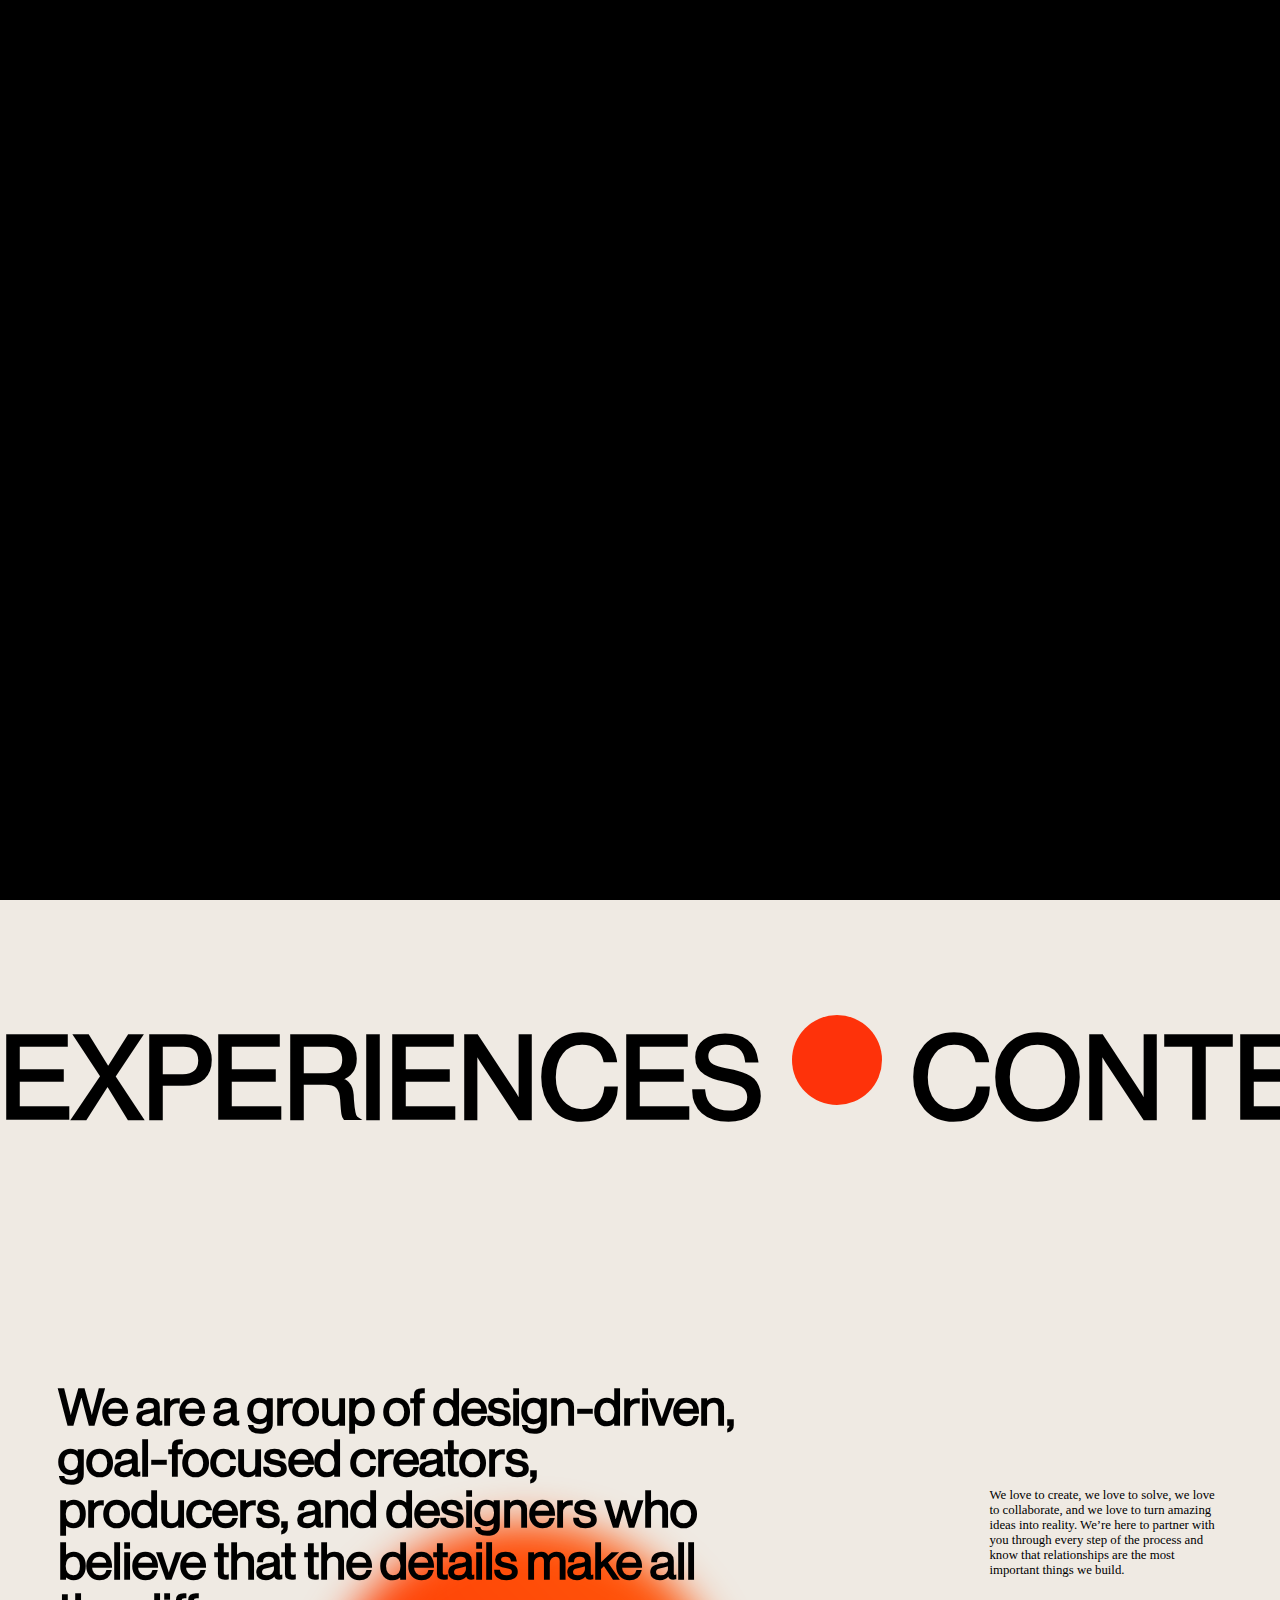
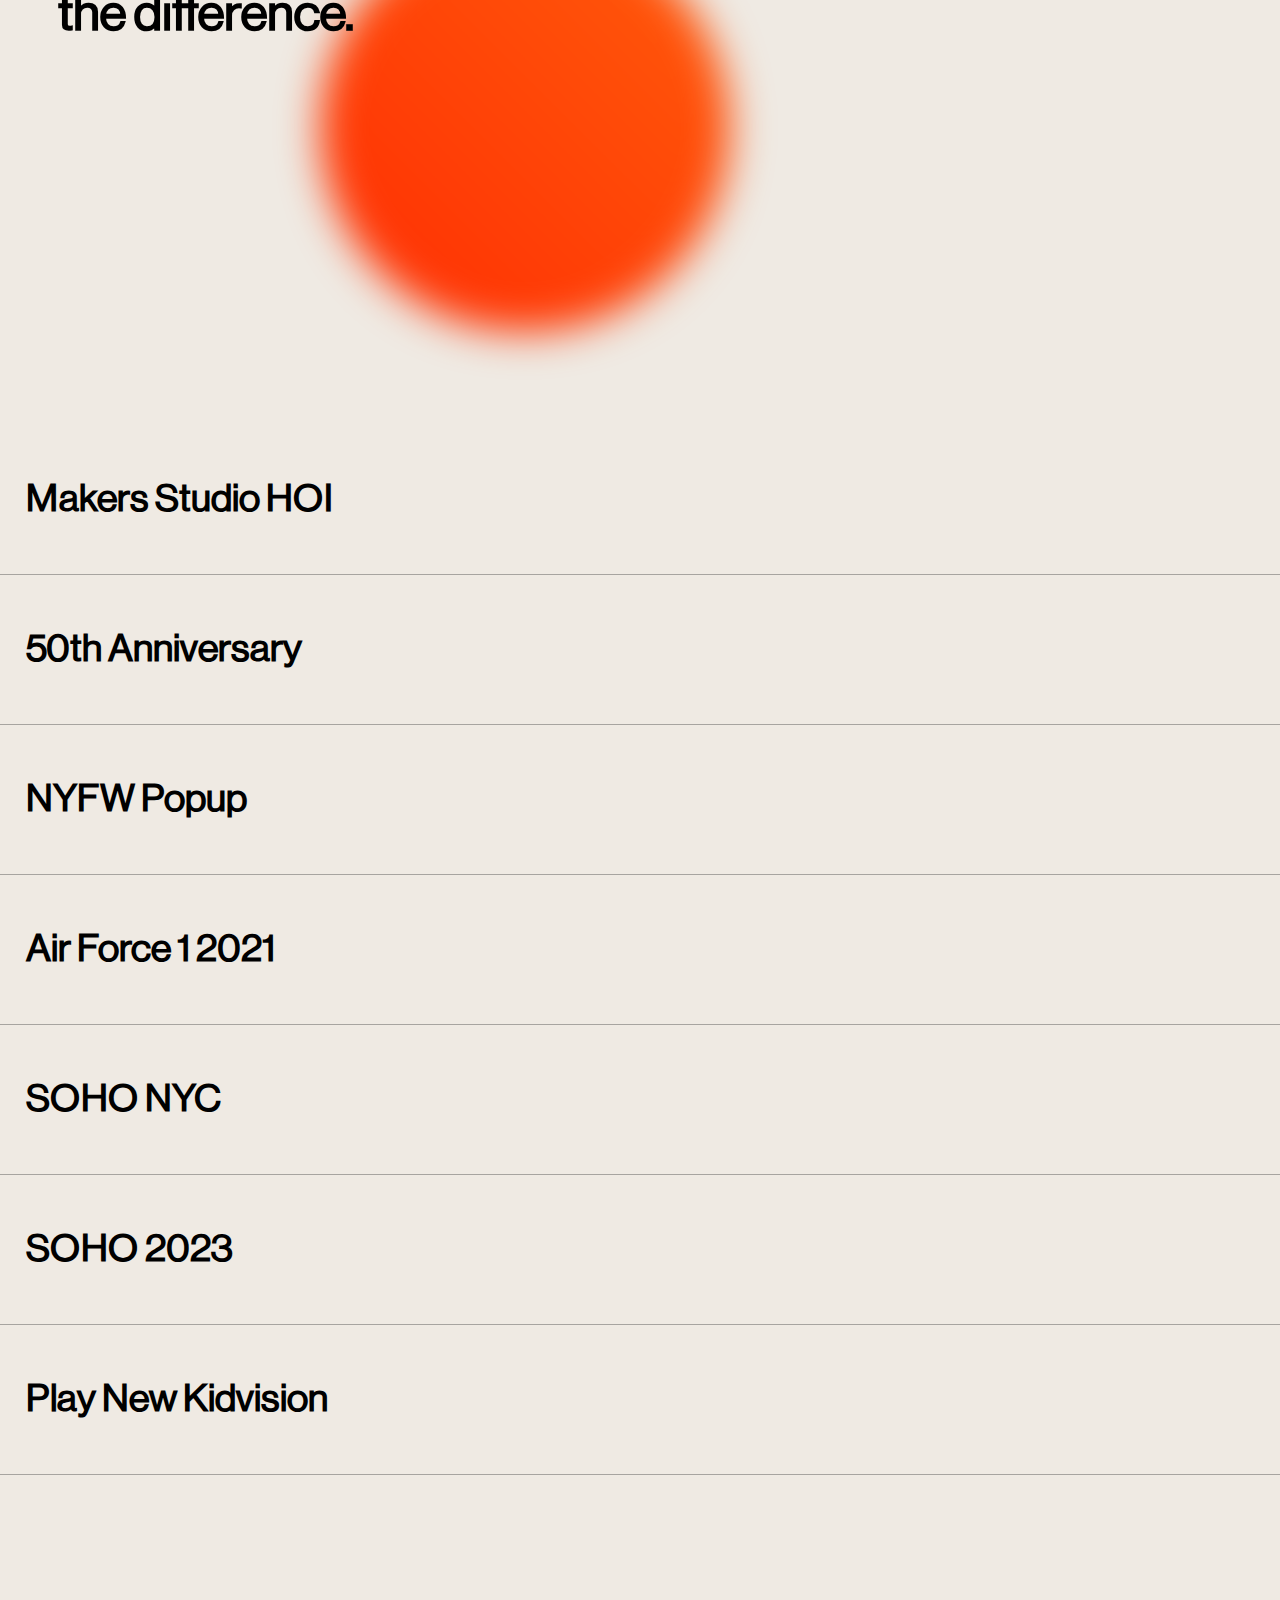
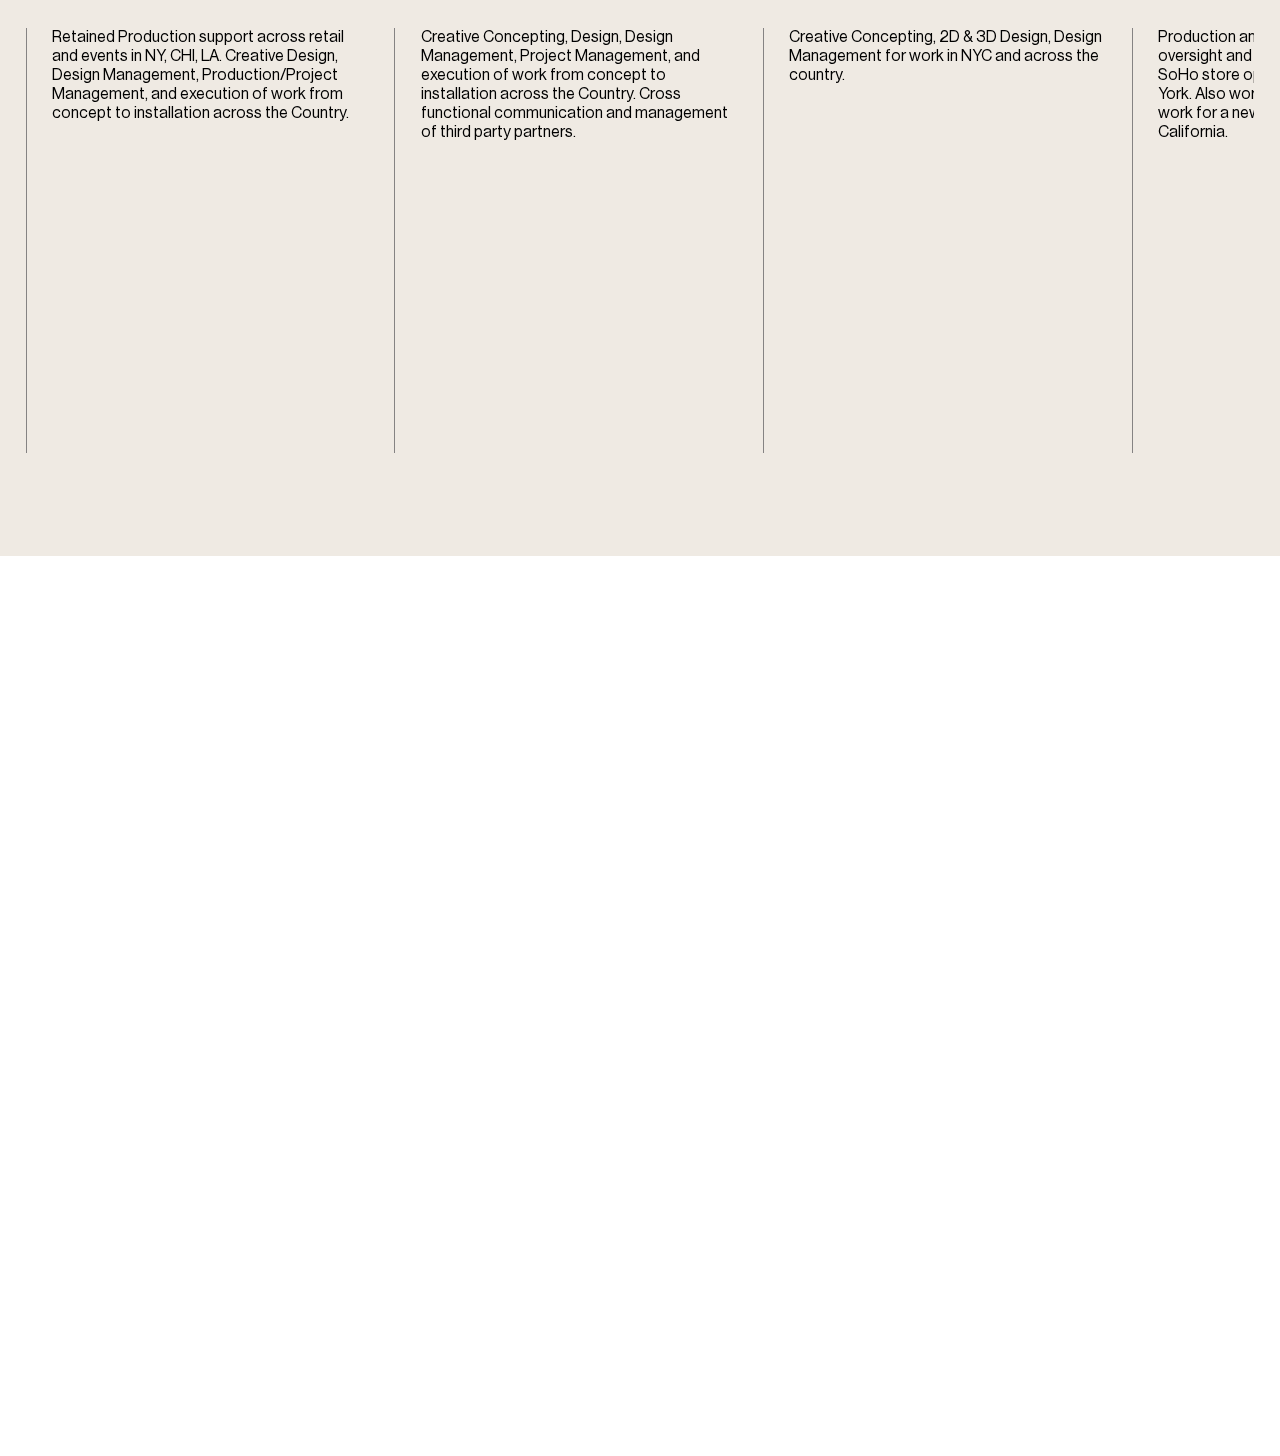
==== commit 86c1238d: "footer chnge" ====
--- a/index.html
+++ b/index.html
@@ -143,9 +143,11 @@
     </div>
       <div id="footer">
        
-        <div id="footer-div"><h4>WORK</h4>
-            <h4>STUDIO</h4>
+        <div id="footer-div">
+            <h4>WORK</h4><br>
+            <h4>STUDIO</h4><br>
             <h4>CONTACT</h4>
+            <div id="left"><p class="text-size-large text-color-white">Get industry insights and creative <br> inspiration straight to your inbox.</p></div>
           </div>
         <h1>Sundown</h1>
         <div id="footer-bottom">
--- a/style.css
+++ b/style.css
@@ -107,11 +107,10 @@
 
 #hero-shape{
     height: 36vw;
-    width: 46vw;
-   
-    position: absolute;
+    width: 50vw;
+   position: absolute;
     right: 0;
-    top: 65vh;
+    top: 75vh;
 }
 #hero1{
     background-color: orangered;
@@ -126,12 +125,12 @@
 #hero2{
     background: linear-gradient(orangered,#fe5708);
     height: 30vw;
-    width: 30vw;
+    width: 50vw;
    border-radius: 50%;
-    filter: blur(25px);
+    filter: blur(20px);
     position: absolute;
     animation-name: anime2;
-    animation-duration: 3s;
+    animation-duration: 1s;
     animation-timing-function: linear;
     animation-iteration-count: infinite;
     animation-direction: alternate;
@@ -140,12 +139,12 @@
 #hero3{
     background: linear-gradient(orangered,#fe5708);
     height: 30vw;
-    width: 30vw;
+    width: 50vw;
   border-radius: 50%;
-    filter: blur(25px);
+    filter: blur(20px);
     position: absolute;
     animation-name: anime1;
-    animation-duration: 3s;
+    animation-duration: 1s;
     animation-timing-function: linear;
     animation-iteration-count: infinite;
     animation-direction: alternate;
@@ -153,7 +152,7 @@
 }
 @keyframes anime1 {
     from{
-        transform: translate(55%,-3%);
+        transform: translate(57%,-3%);
     }
     to{
         transform: translate(0%,10%);
@@ -203,8 +202,8 @@
     display: inline-block;
 }
 #gola {
-    height: 70px;
-    width: 70px;
+    height: 90px;
+    width: 90px;
     border-radius: 50%;
     display: inline-block;
     background-color: #FE320A;
@@ -267,7 +266,7 @@
     left: 25%;
     filter: blur(20px);
     animation-name: gooey;
-    animation-duration: 6s;
+    animation-duration: 2s;
     animation-iteration-count: infinite;
     animation-direction: alternate;
     animation-timing-function: ease-in-out;
@@ -373,7 +372,7 @@
 #footer-div{
     height: 20vh;
     width: 100%;
-    background-color: red;
+    background-color: black;
 }
 #footer-bottom
 {
@@ -593,7 +592,15 @@
                         width: 40%;
                         padding: 0 2vw;
                       }
-                
+                      #footer-bottom h3{
+                        display: flex;
+                        align-items: center;
+                        display: inline-block;
+                        padding: 0 6vw;
+                        font-size: small;
+                        
+                    }
+                    
                 
                 }
                 
